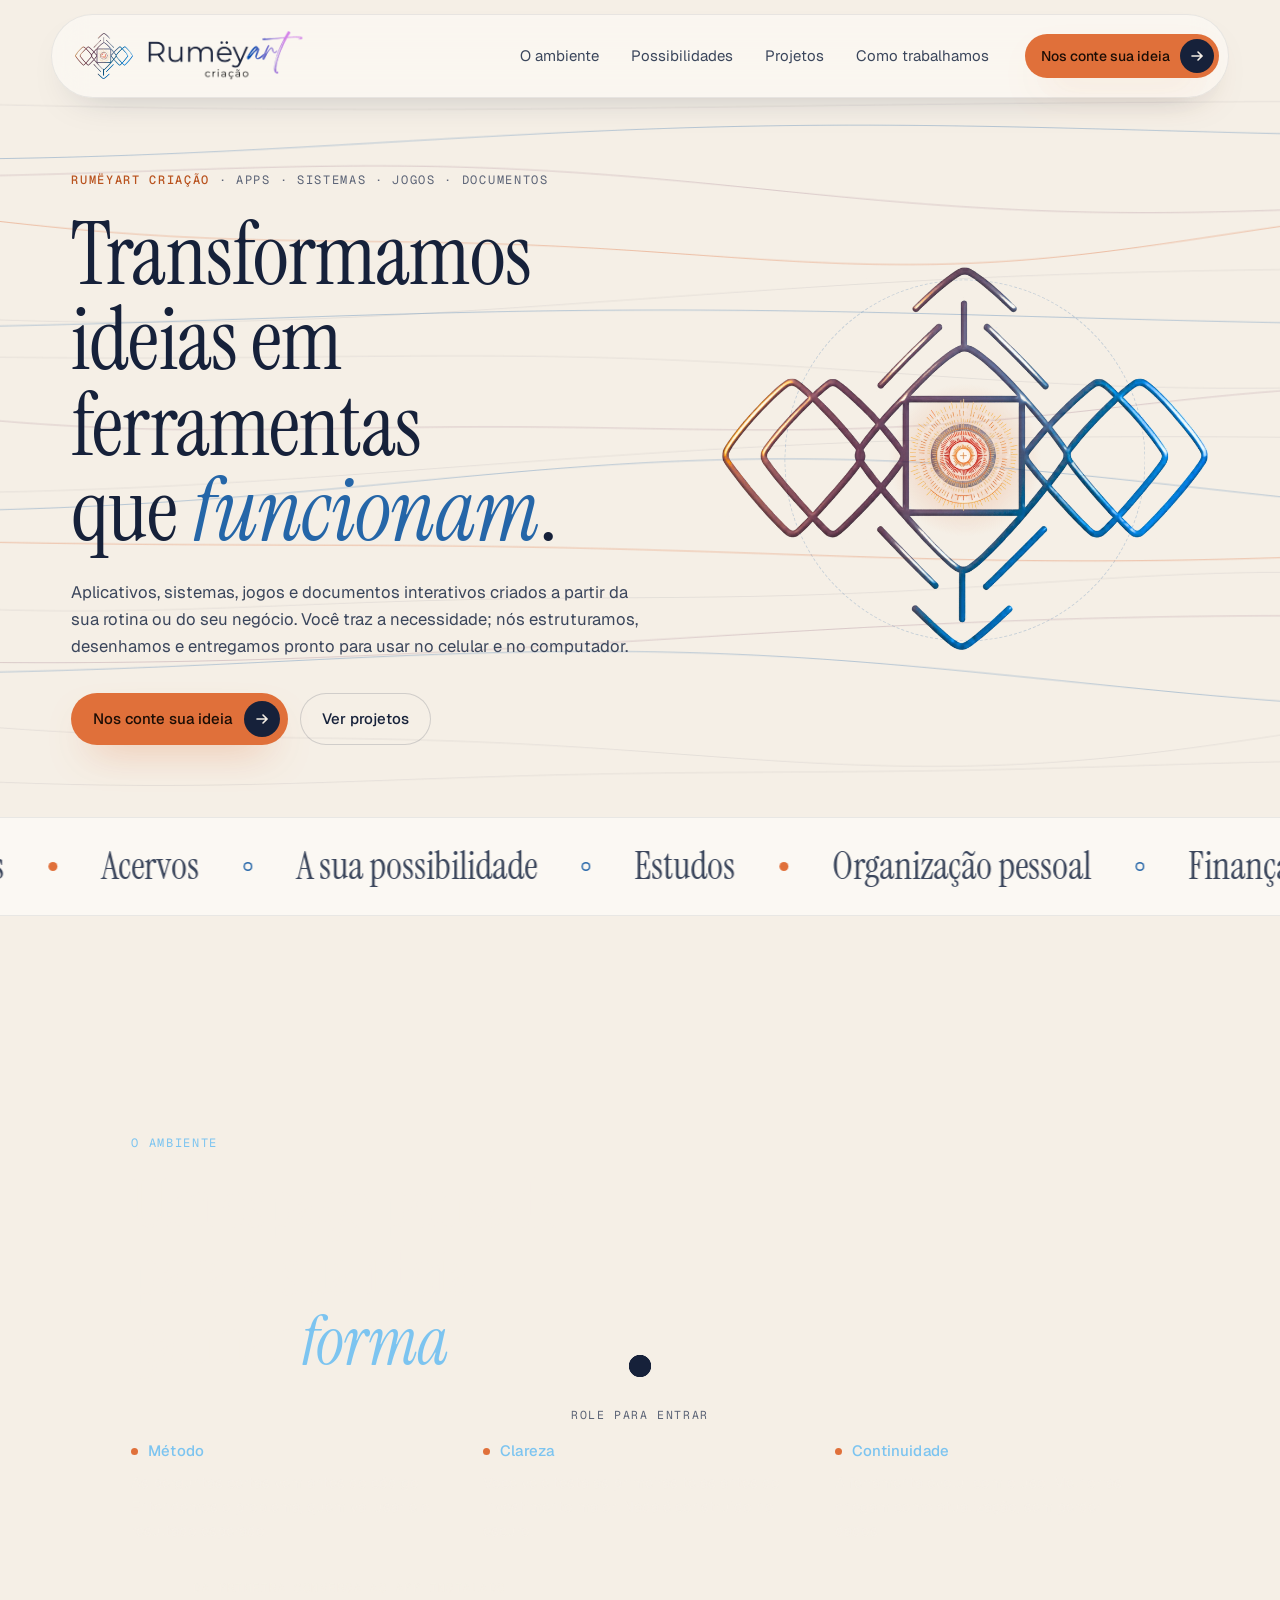
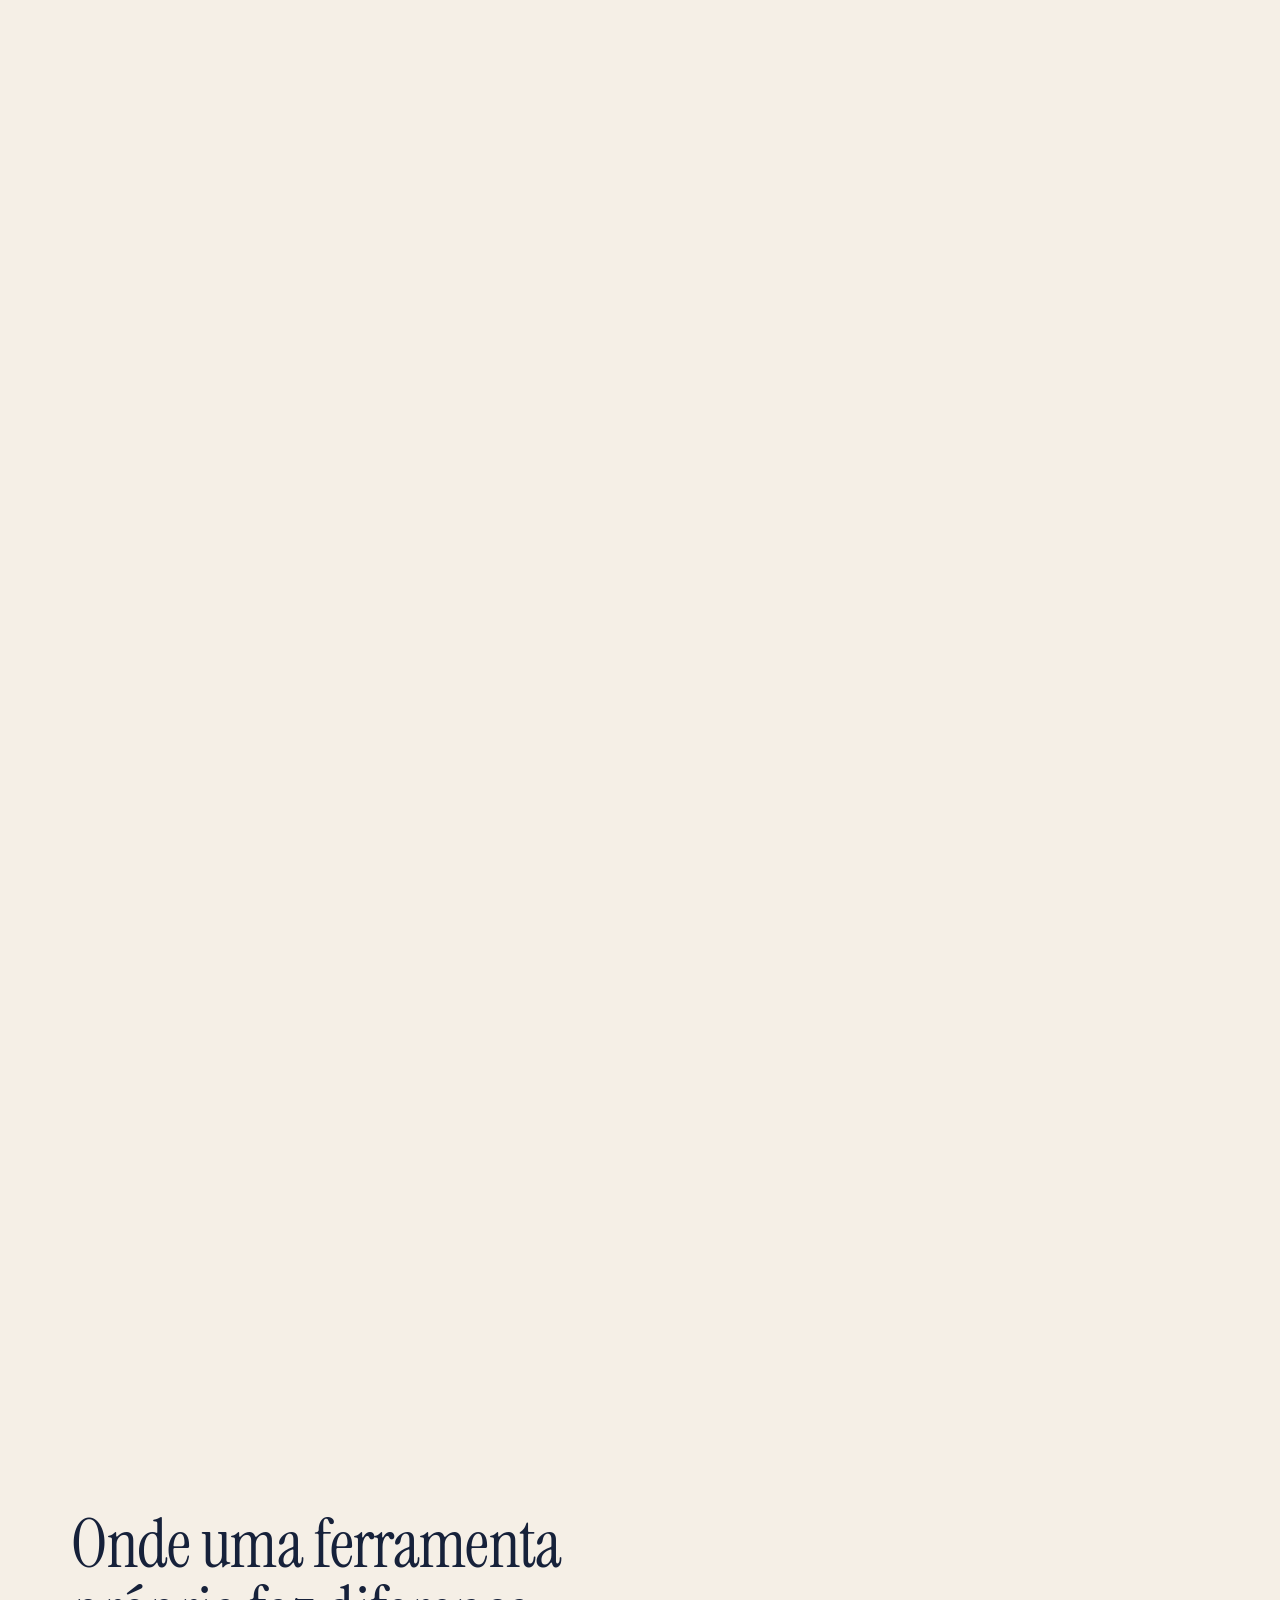
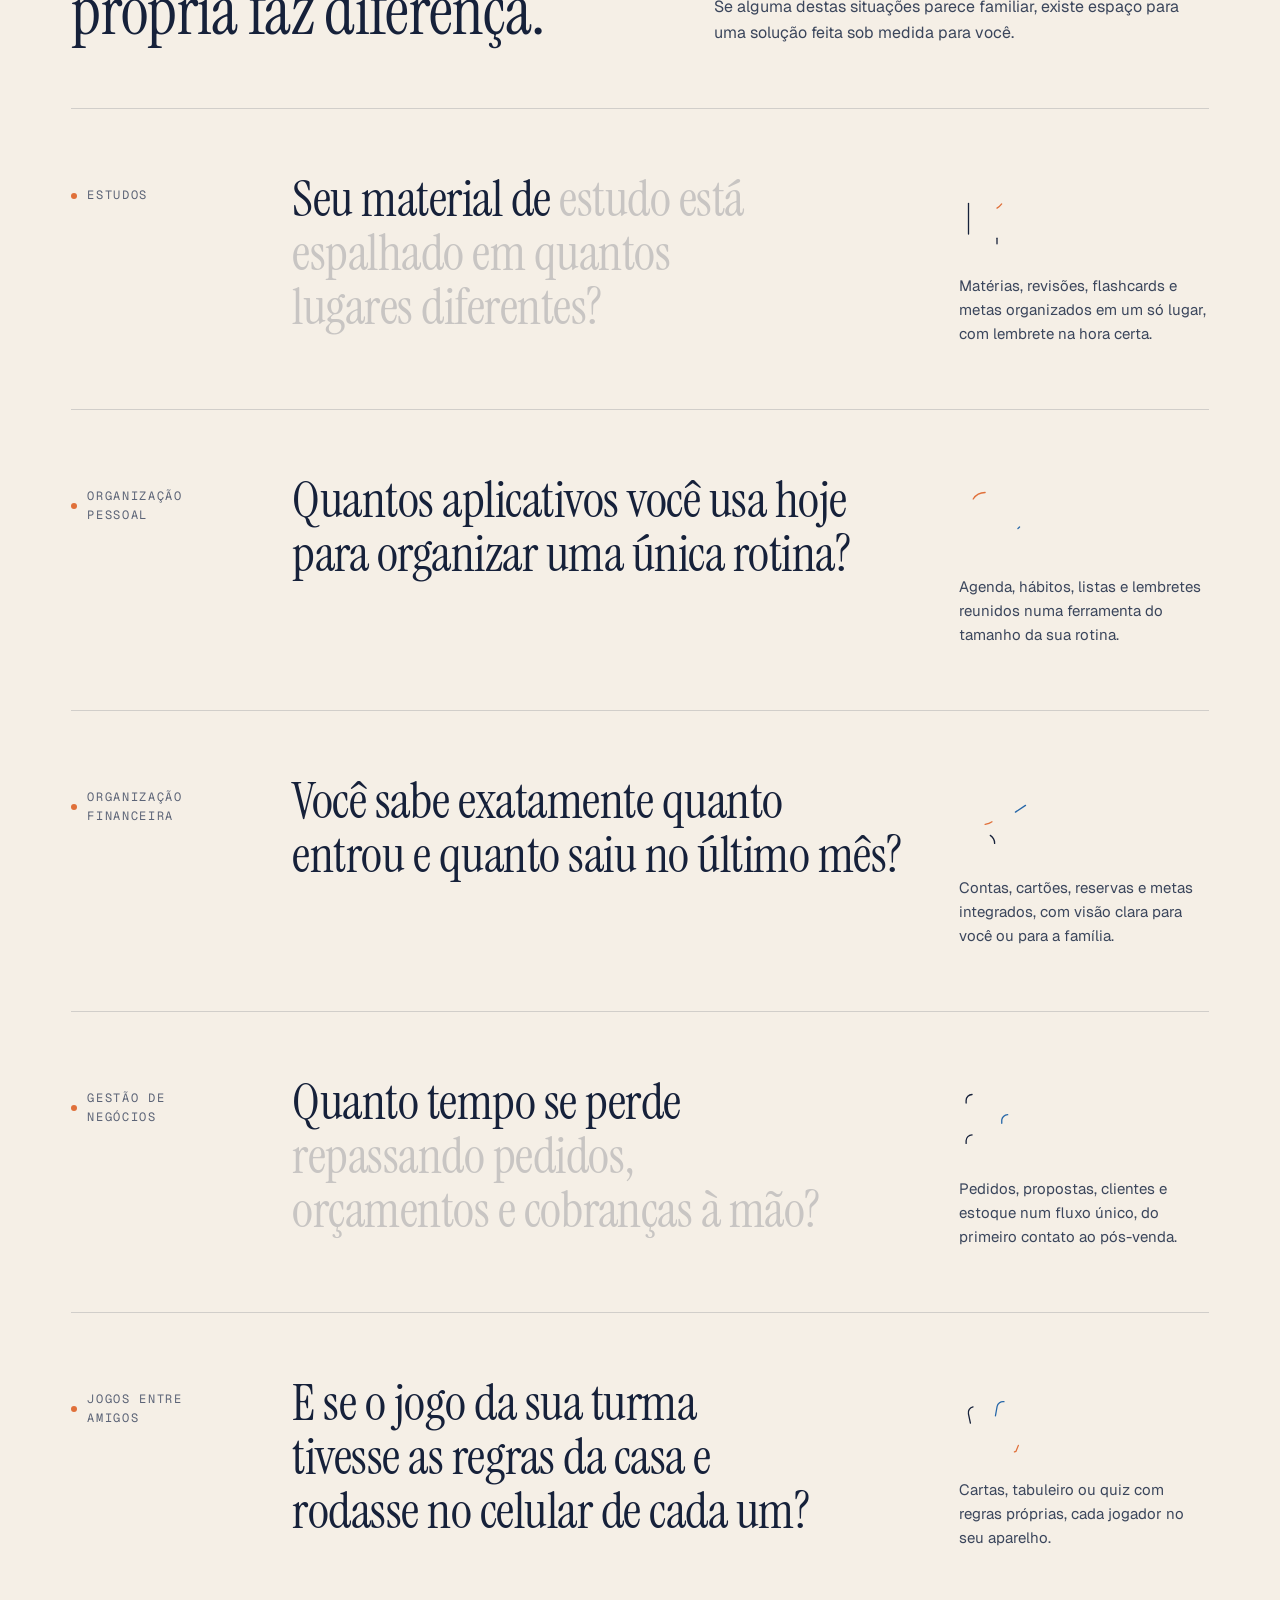
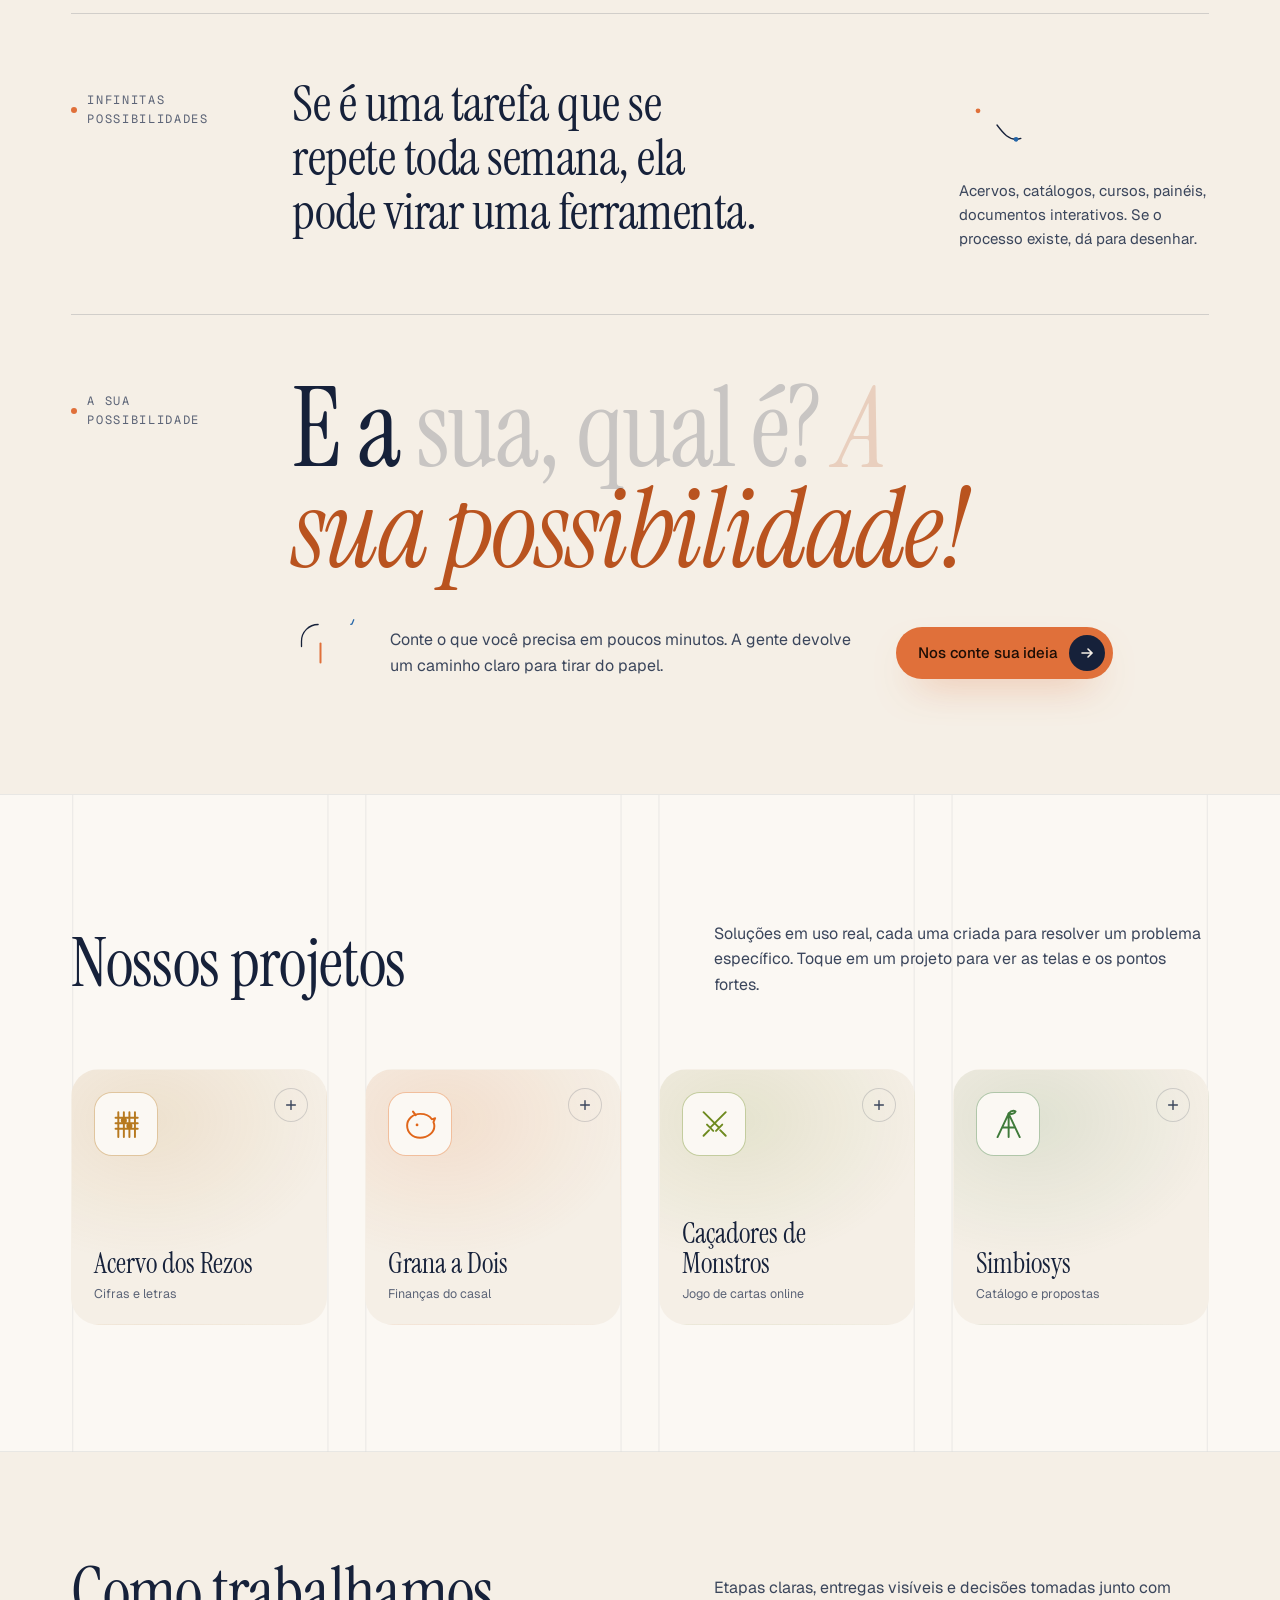
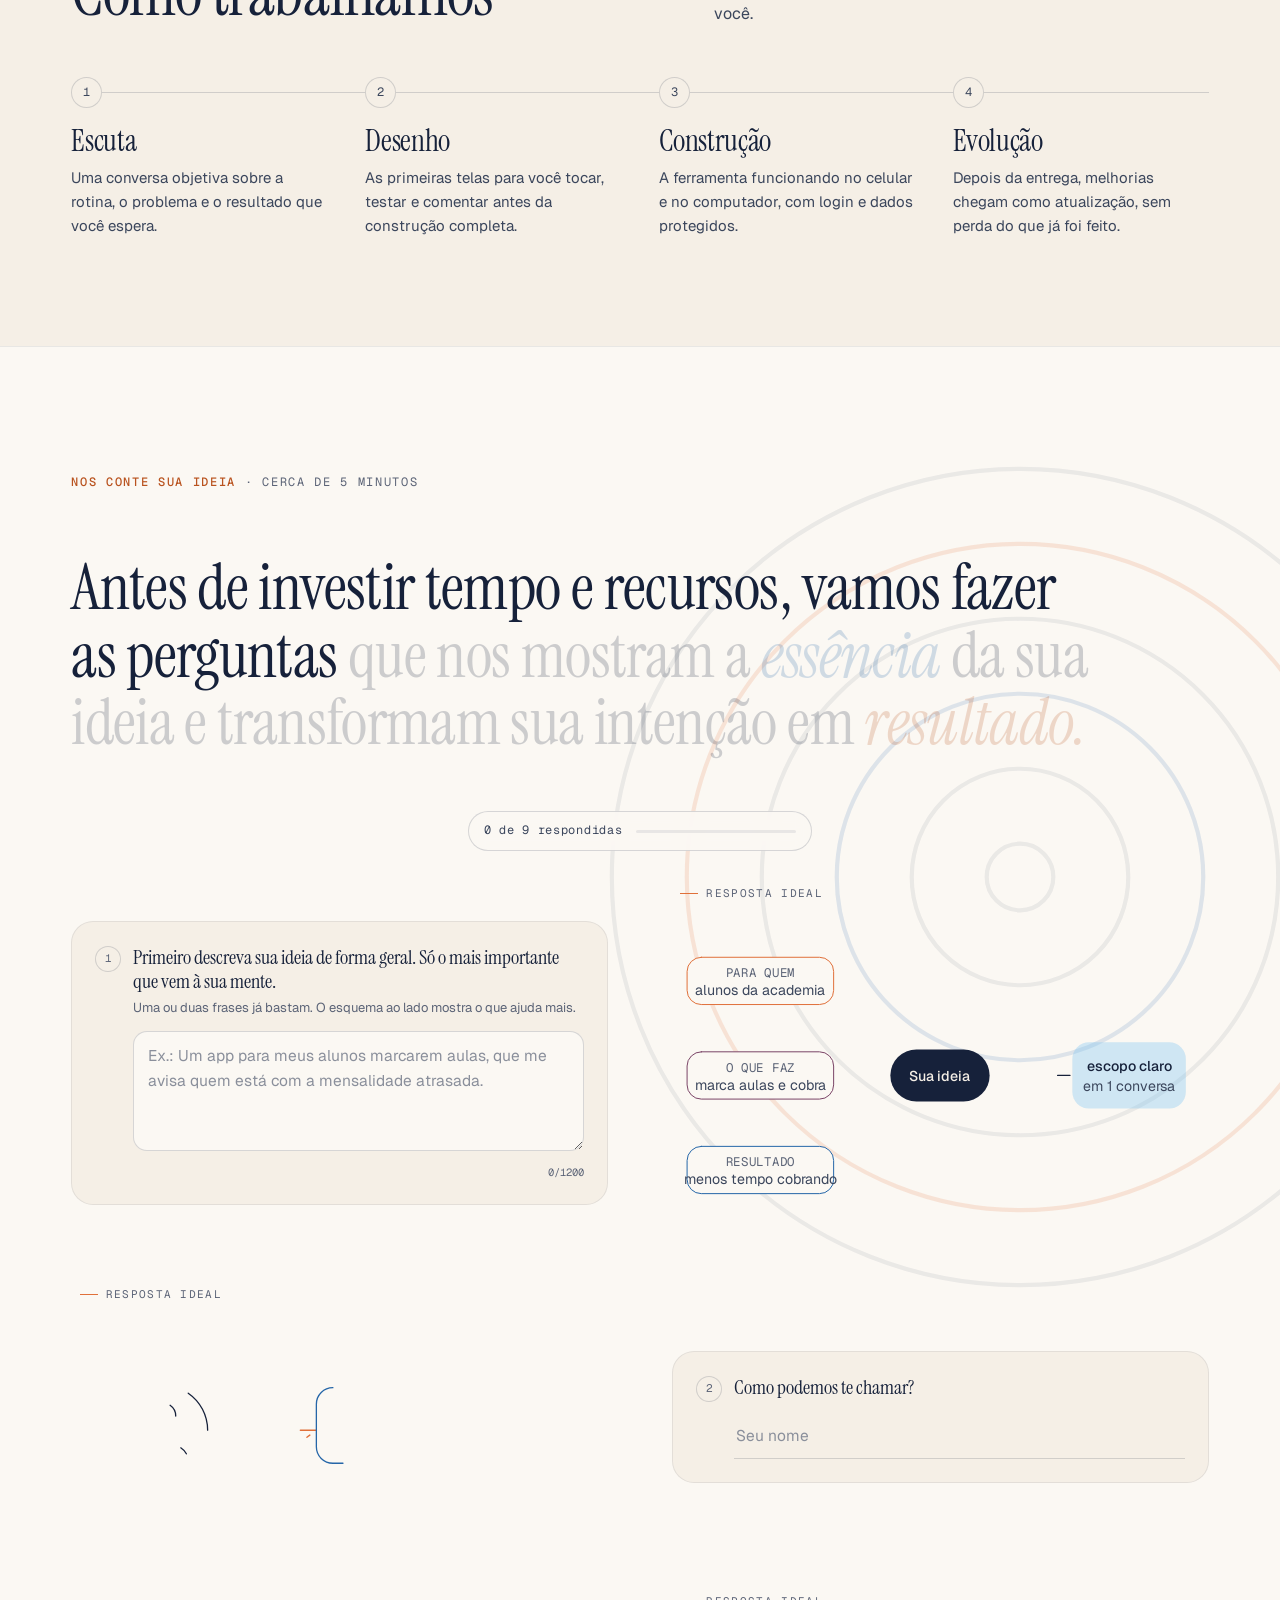
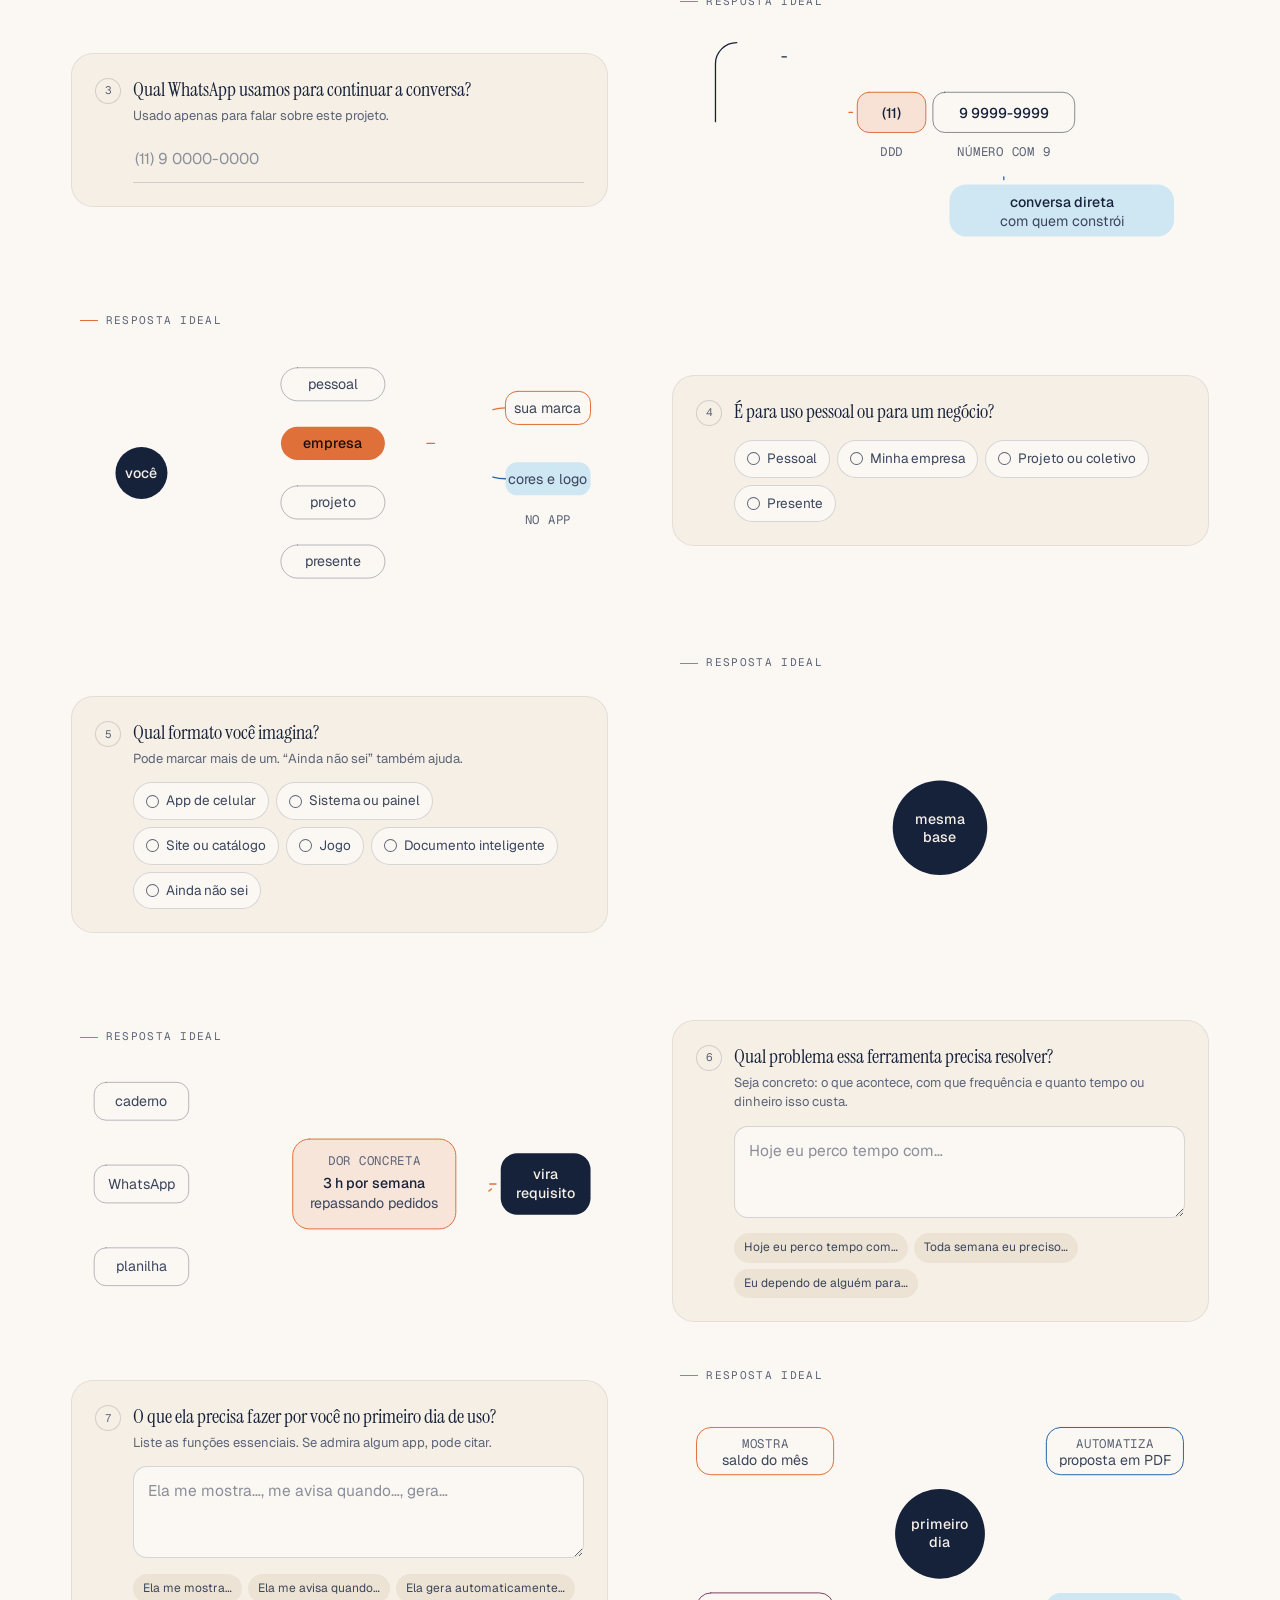
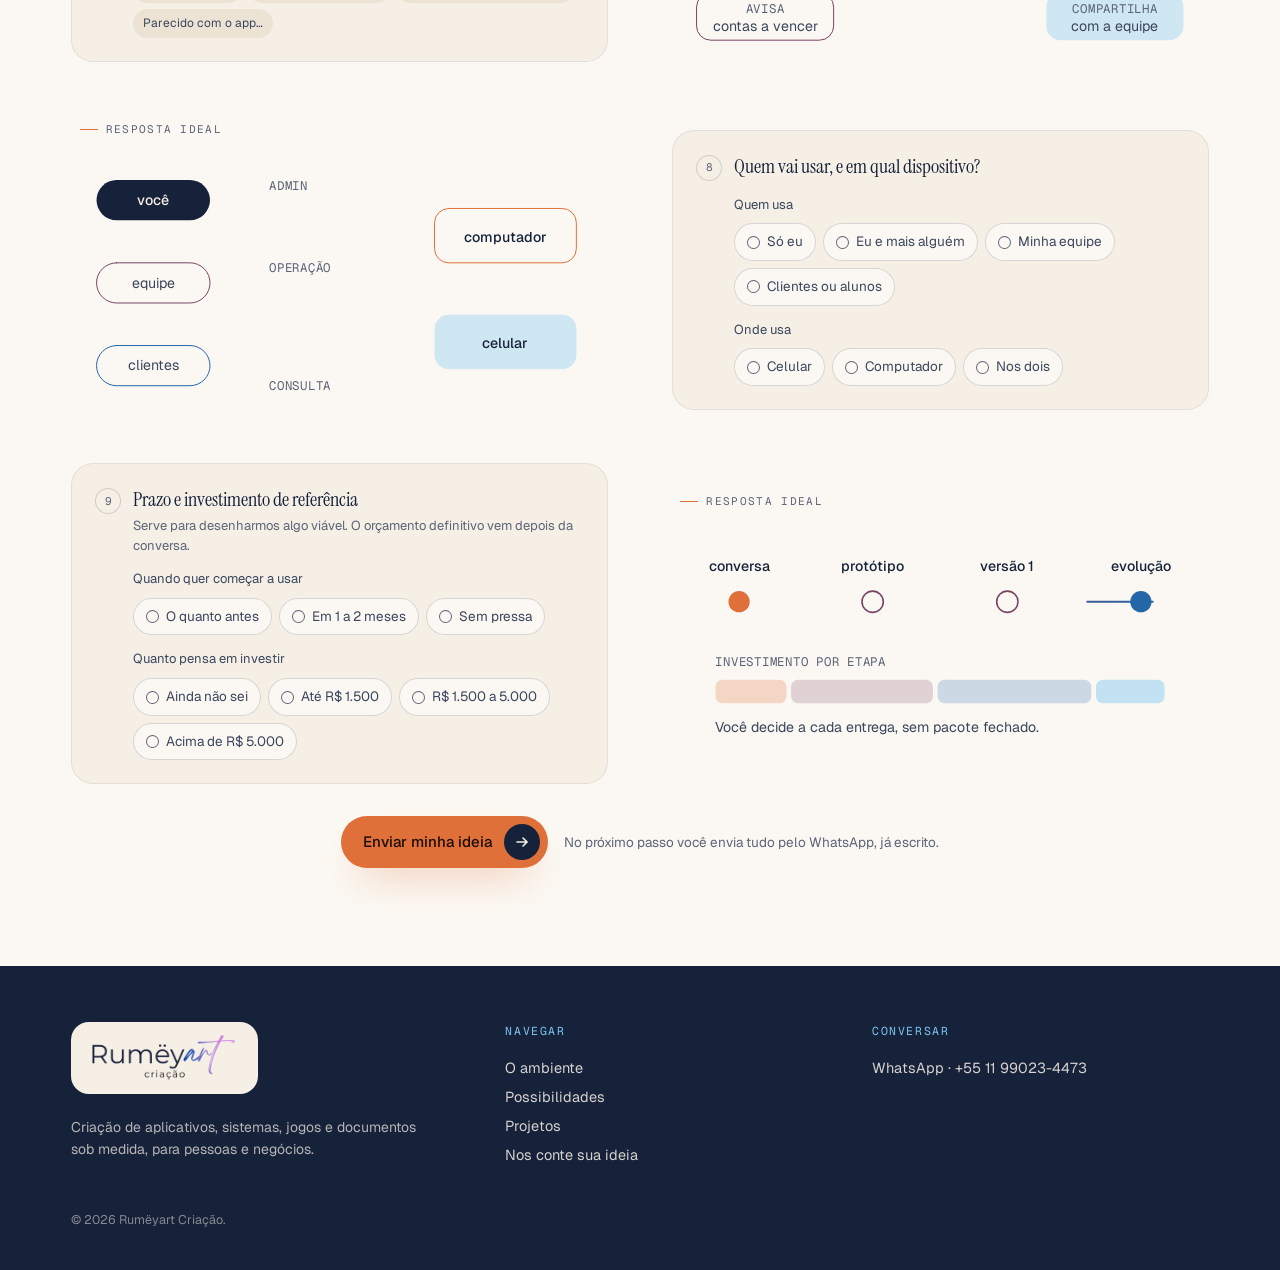
==== rumeyart-crm/site/index.html @ 9ab108bc "Add files via upload" ====
<!doctype html>
<html lang="pt-BR">
<head>
<meta charset="utf-8">
<meta name="viewport" content="width=device-width,initial-scale=1,viewport-fit=cover">
<title>Rumëyart Criação</title>
<meta name="description" content="Apps, sistemas, jogos e documentos feitos sob medida a partir da sua ideia.">
<link rel="preconnect" href="https://fonts.googleapis.com">
<link rel="preconnect" href="https://fonts.gstatic.com" crossorigin>
<link rel="stylesheet" href="https://fonts.googleapis.com/css2?family=Instrument+Serif:ital@0;1&family=Geist:wght@300;400;500;600&family=Geist+Mono:wght@400;500&display=swap">
<style>
/* Rumëyart: areia clara como base, laranja e azul do logo como acentos. Identidade de tema único, escolhida de propósito. */
:root{
  color-scheme:light;
  --sand:#F5EFE6;
  --sand-2:#ECE3D5;
  --paper:#FBF8F3;
  --ink:#16213A;          /* azul-marinho do logotipo */
  --ink-2:#3B465C;
  --mute:#5C6477;
  --line:rgba(22,33,58,.16);
  --line-soft:rgba(22,33,58,.08);
  --orange:#E0703A;       /* laranja do logo */
  --orange-deep:#B9531F;
  --orange-ink:#1C0D05;
  --plum:#7A4466;         /* transição do logo */
  --blue:#2566A8;         /* azul do logo, legível sobre areia */
  --sky:#7CC4F0;          /* azul claro: só sobre fundo escuro */
  --ok:#2F7D55;
  --err:#B3401C;
  --f-display:"Instrument Serif","Iowan Old Style","Palatino Linotype",Georgia,serif;
  --f-body:"Geist",ui-sans-serif,system-ui,-apple-system,"Segoe UI",sans-serif;
  --f-mono:"Geist Mono",ui-monospace,"SFMono-Regular",Menlo,monospace;
  --gutter:clamp(16px,4vw,56px);
  --maxw:1240px;
  --ease:cubic-bezier(.2,.7,.1,1);
}
*{box-sizing:border-box}
[hidden]{display:none!important}
html{scroll-behavior:smooth;background:var(--sand)}
@media (prefers-reduced-motion:reduce){html{scroll-behavior:auto}}
body{margin:0;background:var(--sand);color:var(--ink);font-family:var(--f-body);font-size:16px;line-height:1.6;-webkit-font-smoothing:antialiased;overflow-x:clip}
::selection{background:var(--sky);color:var(--ink)}
a{color:inherit}
h1,h2,h3{font-family:var(--f-display);font-weight:400;margin:0;text-wrap:balance;letter-spacing:-.01em}
p{margin:0}
button{font:inherit;color:inherit}
:focus-visible{outline:2px solid var(--blue);outline-offset:3px;border-radius:6px}
.wrap{max-width:var(--maxw);margin-inline:auto;padding-inline:var(--gutter)}
.eyebrow{font-family:var(--f-mono);font-size:12px;letter-spacing:.14em;text-transform:uppercase;color:var(--mute)}
.eyebrow b{color:var(--orange-deep);font-weight:500}
.mark{background:linear-gradient(transparent 58%,rgba(124,196,240,.55) 58%,rgba(124,196,240,.55) 92%,transparent 92%);padding-inline:.06em}

/* ---------- botões ---------- */
.btn{--bg:transparent;--fg:var(--ink);position:relative;display:inline-flex;align-items:center;gap:12px;border:0;cursor:pointer;text-decoration:none;
  border-radius:999px;padding:8px 8px 8px 22px;min-height:52px;font-size:15px;font-weight:500;background:var(--bg);color:var(--fg);
  transition:transform .5s var(--ease),background .3s,box-shadow .4s,color .3s;will-change:transform;isolation:isolate;overflow:hidden}
.btn .dot{position:relative;width:36px;height:36px;border-radius:50%;display:grid;place-items:center;flex:none}
.btn .dot svg{width:16px;height:16px;transition:transform .5s var(--ease)}
.btn:hover .dot svg{transform:translateX(3px) rotate(-45deg)}
.btn-primary{--bg:var(--orange);--fg:var(--orange-ink);box-shadow:0 18px 40px -20px rgba(224,112,58,.8)}
.btn-primary .dot{background:var(--ink);color:var(--sand)}
.btn-primary::before{content:"";position:absolute;z-index:-1;right:8px;top:50%;width:36px;height:36px;margin-top:-18px;border-radius:50%;background:#EE9563;transform:scale(0);transition:transform .6s var(--ease)}
.btn-primary:hover::before{transform:scale(14)}
.btn-primary:hover{box-shadow:0 0 0 6px rgba(224,112,58,.16),0 22px 50px -18px rgba(224,112,58,.8)}
.btn-ghost{--fg:var(--ink);padding:8px 22px;box-shadow:inset 0 0 0 1px var(--line)}
.btn-ghost:hover{box-shadow:inset 0 0 0 1px var(--ink);background:var(--paper)}
.btn-sm{min-height:44px;padding:5px 5px 5px 16px;font-size:14px;gap:10px}
.btn-sm .dot{width:34px;height:34px}

/* ---------- nav ---------- */
.nav{position:fixed;left:0;right:0;top:0;z-index:50;padding:calc(env(safe-area-inset-top,0px) + 14px) var(--gutter) 0;pointer-events:none}
.nav-in{pointer-events:auto;max-width:1180px;min-height:84px;margin-inline:auto;display:flex;align-items:center;gap:22px;padding:10px 10px 10px 24px;border-radius:999px;
  background:rgba(251,248,243,.82);backdrop-filter:blur(16px) saturate(1.4);-webkit-backdrop-filter:blur(16px) saturate(1.4);box-shadow:inset 0 0 0 1px var(--line-soft),0 16px 40px -26px rgba(22,33,58,.35)}
.brand{display:flex;align-items:center;gap:12px;text-decoration:none;flex:none}
.brand .sym{width:58px;height:auto}
.brand .wm{height:52px;width:auto}
.nav-links{display:flex;gap:4px;margin-left:auto}
.nav-links a{font-size:15px;color:var(--ink-2);text-decoration:none;padding:10px 14px;border-radius:999px;transition:color .2s,background .2s}
.nav-links a:hover{color:var(--ink);background:var(--sand-2)}
@media (max-width:920px){.nav-links{display:none}.nav .btn{margin-left:auto}}
@media (max-width:520px){.nav-in{min-height:66px;padding:8px 8px 8px 16px;gap:10px}.brand .sym{display:none}.brand .wm{height:40px}.nav-cta-long{display:none}}
@media (min-width:521px){.nav-cta-short{display:none}}

/* ---------- hero ---------- */
.hero{position:relative;padding-block:clamp(150px,19vh,200px) clamp(56px,8vh,90px);overflow:hidden}
#fios{position:absolute;inset:0;width:100%;height:100%;z-index:0;pointer-events:none}
.hero-grid{position:relative;z-index:1;display:grid;grid-template-columns:minmax(0,1.2fr) minmax(0,1fr);gap:clamp(24px,5vw,72px);align-items:center}
.hero h1{font-size:clamp(46px,6.8vw,100px);line-height:.98;margin-top:22px}
.hero h1 em{color:var(--blue)}
.hero .lede{max-width:54ch;margin-top:26px;font-size:clamp(16px,1.3vw,18.5px);color:var(--ink-2);line-height:1.6}
.hero-ctas{display:flex;flex-wrap:wrap;gap:12px;margin-top:34px}
.logo-wrap{position:relative;width:100%;max-width:560px;justify-self:end;will-change:transform}
.logo-wrap img{position:relative;display:block;width:100%;height:auto;animation:float 9s ease-in-out infinite}
.logo-wrap .glow{position:absolute;left:50%;top:50.5%;width:34%;aspect-ratio:1;transform:translate(-50%,-50%);border-radius:50%;background:radial-gradient(circle,rgba(224,112,58,.35),rgba(224,112,58,0) 65%);animation:pulse 4.5s ease-in-out infinite}
.logo-wrap .ring{position:absolute;left:50%;top:50.5%;width:74%;aspect-ratio:1;transform:translate(-50%,-50%);border-radius:50%;border:1px dashed rgba(37,102,168,.22);animation:spin 70s linear infinite}
@keyframes float{0%,100%{transform:translateY(0)}50%{transform:translateY(-12px)}}
@keyframes pulse{0%,100%{opacity:.55;transform:translate(-50%,-50%) scale(.9)}50%{opacity:1;transform:translate(-50%,-50%) scale(1.12)}}
@keyframes spin{to{transform:translate(-50%,-50%) rotate(360deg)}}
@media (max-width:860px){.hero-grid{grid-template-columns:1fr}.logo-wrap{max-width:320px;justify-self:start;order:-1;margin-bottom:-8px}}

/* faixa */
.band{border-block:1px solid var(--line-soft);overflow:hidden;padding-block:18px;background:var(--paper)}
.band-track{display:flex;gap:44px;white-space:nowrap;width:max-content;will-change:transform}
.band-track span{font-family:var(--f-display);font-size:clamp(24px,3vw,38px);color:var(--ink-2);display:inline-flex;align-items:center;gap:44px}
.band-track span::after{content:"";width:9px;height:9px;border-radius:50%;box-shadow:inset 0 0 0 1.5px var(--blue)}
.band-track span:nth-child(3n)::after{box-shadow:none;background:var(--orange)}

/* ---------- ambiente (círculo que cresce) ---------- */
.expand{position:relative;height:230vh;height:230svh}
.expand-sticky{position:sticky;top:0;height:100vh;height:100svh;overflow:hidden;display:grid;place-items:center}
.circle{position:absolute;left:50%;top:50%;width:64px;height:64px;margin:-32px 0 0 -32px;border-radius:50%;background:var(--ink);transform:scale(var(--s,40));will-change:transform}
.dot-cap{position:absolute;left:50%;top:calc(50% + 40px);transform:translateX(-50%);font-family:var(--f-mono);font-size:11.5px;letter-spacing:.14em;text-transform:uppercase;color:var(--mute);opacity:var(--dc,1);white-space:nowrap}
.expand-copy{position:relative;z-index:1;color:var(--sand);max-width:1120px;width:100%;padding-inline:var(--gutter);opacity:var(--co,1);transform:translateY(calc((1 - var(--co,1)) * 30px))}
.expand-copy .eyebrow{color:var(--sky)}
.expand-copy h2{font-size:clamp(34px,5.2vw,74px);line-height:1.03;margin-top:18px;max-width:18ch}
.expand-copy h2 em{color:var(--sky)}
.pillars{display:grid;grid-template-columns:repeat(3,minmax(0,1fr));gap:clamp(18px,3vw,44px);margin-top:44px}
.pillar{border-top:1px solid rgba(245,239,230,.22);padding-top:18px}
.pillar b{display:flex;align-items:center;gap:10px;font-weight:500;font-size:15px;color:var(--sky);letter-spacing:.01em}
.pillar b::before{content:"";width:7px;height:7px;border-radius:50%;background:var(--orange)}
.pillar p{margin-top:8px;font-size:15px;line-height:1.6;color:rgba(245,239,230,.82)}
.expand-copy .sig{margin-top:36px;display:flex;align-items:center;gap:14px;font-family:var(--f-mono);font-size:12px;letter-spacing:.12em;text-transform:uppercase;color:rgba(245,239,230,.7)}
.expand-copy .sig::before{content:"";width:48px;height:1px;background:currentColor}
@media (max-width:760px){.pillars{grid-template-columns:1fr;gap:14px;margin-top:26px}.pillar p{font-size:14px}}

/* ---------- possibilidades ---------- */
.poss{padding-block:clamp(90px,14vh,150px) 40px}
.sec-head{display:grid;grid-template-columns:minmax(0,1fr) minmax(0,.8fr);gap:24px;align-items:end;margin-bottom:clamp(40px,7vh,80px)}
.sec-head h2{font-size:clamp(38px,5.2vw,72px);line-height:1}
.sec-head p{color:var(--ink-2);max-width:46ch;justify-self:end}
@media (max-width:760px){.sec-head{grid-template-columns:1fr}.sec-head p{justify-self:start}}
.topic{display:grid;grid-template-columns:170px minmax(0,1fr) 250px;gap:clamp(20px,4vw,56px);align-items:start;padding-block:clamp(40px,7vh,72px);border-top:1px solid var(--line)}
.topic .tlabel{font-family:var(--f-mono);font-size:12px;letter-spacing:.14em;text-transform:uppercase;color:var(--mute);padding-top:14px;display:flex;align-items:center;gap:10px}
.topic .tlabel::before{content:"";width:6px;height:6px;border-radius:50%;background:var(--orange);flex:none}
.topic h3{font-size:clamp(30px,4vw,56px);line-height:1.05}
.topic .side{display:flex;flex-direction:column;gap:16px;padding-top:10px}
.topic .side p{color:var(--ink-2);font-size:15px;line-height:1.6}
.ticon{width:76px;height:76px}
.ticon *,.diag *{vector-effect:non-scaling-stroke}
.p{stroke-dasharray:1;stroke-dashoffset:calc(1 - var(--d,1))}
.n{opacity:var(--d,1)}
.w{opacity:var(--o,1);transition:opacity .25s linear}
.topic.yours{grid-template-columns:170px minmax(0,1fr)}
.topic.yours h3{font-size:clamp(48px,8.6vw,132px);line-height:.92;letter-spacing:-.02em}
.topic.yours h3 .big{color:var(--orange-deep);font-style:italic}
.yours-row{display:flex;flex-wrap:wrap;gap:22px;align-items:center;margin-top:34px}
.yours-row p{color:var(--ink-2);max-width:44ch}
@media (max-width:900px){.topic{grid-template-columns:1fr;gap:14px}.topic .tlabel{padding-top:0}.topic.yours{grid-template-columns:1fr}.topic .side{flex-direction:row;align-items:flex-start;gap:18px}.ticon{width:60px;height:60px;flex:none}}

/* ---------- projetos ---------- */
.projects{position:relative;padding-block:clamp(90px,14vh,150px);background:var(--paper);border-block:1px solid var(--line-soft)}
#fiosProj{position:absolute;left:0;top:0;width:100%;height:100%;pointer-events:none;overflow:visible}
#fiosProj .guide{stroke:var(--line-soft)}
#fiosProj .thread{stroke:rgba(22,33,58,.5);fill:none;stroke-width:1}
#fiosProj .pulse{stroke:var(--orange);fill:none;stroke-width:1.6;stroke-dasharray:36 964;animation:flow 7s linear infinite;transition:opacity .6s}
@keyframes flow{from{stroke-dashoffset:1000}to{stroke-dashoffset:0}}
.proj-grid{position:relative;display:grid;grid-template-columns:repeat(4,minmax(0,1fr));gap:clamp(18px,3vw,40px);margin-top:clamp(40px,8vh,90px)}
@media (max-width:900px){.proj-grid{grid-template-columns:repeat(2,minmax(0,1fr))}}
.tile{position:relative;aspect-ratio:1;border-radius:28px;border:1px solid var(--line);background:radial-gradient(120% 90% at 30% 20%,color-mix(in srgb,var(--c) 12%,transparent),transparent 62%),var(--sand);
  cursor:pointer;padding:clamp(14px,2vw,22px);display:flex;flex-direction:column;justify-content:space-between;text-align:left;transition:transform .6s var(--ease),box-shadow .4s}
.projects.lines-on .tile{border-color:transparent}
.tile:hover{transform:translateY(-6px);box-shadow:0 30px 60px -36px rgba(22,33,58,.45)}
.tile .logo{width:clamp(46px,6vw,64px);height:clamp(46px,6vw,64px);border-radius:18px;display:grid;place-items:center;color:var(--c);background:var(--paper);box-shadow:inset 0 0 0 1px color-mix(in srgb,var(--c) 40%,transparent);transition:transform .6s var(--ease),box-shadow .4s}
.tile .logo svg{width:52%;height:52%}
.tile:hover .logo{transform:scale(1.08) rotate(-4deg);box-shadow:inset 0 0 0 1px var(--c),0 10px 30px -10px color-mix(in srgb,var(--c) 60%,transparent)}
.tile .tname{display:block;font-family:var(--f-display);font-size:clamp(20px,2.2vw,30px);line-height:1.05;color:var(--ink)}
.tile .ttag{display:block;font-size:12.5px;color:var(--mute);margin-top:6px;line-height:1.4}
.tile .open{position:absolute;right:clamp(12px,1.6vw,18px);top:clamp(12px,1.6vw,18px);width:34px;height:34px;border-radius:50%;display:grid;place-items:center;box-shadow:inset 0 0 0 1px var(--line);color:var(--ink-2);transition:all .4s var(--ease)}
.tile:hover .open{background:var(--ink);color:var(--sand);box-shadow:none;transform:rotate(45deg)}
.tile .open svg{width:14px;height:14px}
@media (max-width:520px){.tile .ttag{display:none}.tile{border-radius:22px}}

/* ---------- galeria ---------- */
.gal{position:fixed;inset:0;z-index:100;display:none;background:rgba(22,33,58,.55);backdrop-filter:blur(10px);-webkit-backdrop-filter:blur(10px);padding:calc(env(safe-area-inset-top,0px) + 18px) var(--gutter) calc(env(safe-area-inset-bottom,0px) + 18px)}
.gal.open{display:flex;align-items:center;justify-content:center;animation:fade .4s var(--ease)}
@keyframes fade{from{opacity:0}to{opacity:1}}
.gal-panel{position:relative;width:min(1180px,100%);height:min(760px,100%);background:var(--paper);border-radius:30px;box-shadow:0 40px 120px -30px rgba(10,16,30,.6);display:grid;grid-template-columns:minmax(0,1.35fr) minmax(0,1fr);overflow:hidden;animation:rise .6s var(--ease)}
@keyframes rise{from{transform:translateY(30px) scale(.98);opacity:0}to{transform:none;opacity:1}}
.gal-stage{position:relative;display:flex;align-items:center;justify-content:center;padding:28px;background:radial-gradient(80% 70% at 50% 45%,color-mix(in srgb,var(--c) 22%,transparent),transparent 70%),var(--sand-2);min-height:0;touch-action:pan-y}
.frame{position:relative;max-height:100%;max-width:100%;display:flex;transition:opacity .35s,transform .5s var(--ease)}
.frame.swap{opacity:0;transform:translateX(var(--dx,20px))}
.frame.phone{height:100%;aspect-ratio:560/1212;border-radius:34px;padding:9px;background:#10151C;box-shadow:0 30px 70px -30px rgba(10,16,30,.7)}
.frame.phone img{border-radius:26px}
.frame.desk{width:100%;flex-direction:column;border-radius:14px;background:#10151C;box-shadow:0 30px 70px -30px rgba(10,16,30,.7);overflow:hidden}
.frame.desk::before{content:"";height:26px;flex:none;background:radial-gradient(circle at 16px 13px,#3a4247 4px,transparent 5px),radial-gradient(circle at 32px 13px,#3a4247 4px,transparent 5px),radial-gradient(circle at 48px 13px,#3a4247 4px,transparent 5px),#0b1114}
.frame img{display:block;width:100%;height:100%;object-fit:cover;object-position:top;max-width:none}
.frame.desk img{height:auto}
.illu{position:absolute;left:50%;bottom:-14px;transform:translateX(-50%);font-family:var(--f-mono);font-size:10.5px;letter-spacing:.12em;text-transform:uppercase;background:var(--paper);color:var(--ink-2);padding:6px 10px;border-radius:999px;white-space:nowrap;box-shadow:inset 0 0 0 1px var(--line)}
.gal-nav{position:absolute;inset:auto 18px 18px auto;display:flex;gap:8px}
.gal-btn{width:46px;height:46px;border-radius:50%;border:0;cursor:pointer;background:var(--paper);color:var(--ink);box-shadow:inset 0 0 0 1px var(--line);display:grid;place-items:center;transition:all .3s}
.gal-btn:hover{background:var(--ink);color:var(--sand)}
.gal-btn svg{width:18px;height:18px}
.gal-info{padding:34px clamp(22px,3vw,40px);display:flex;flex-direction:column;gap:18px;overflow:auto}
.gal-info .glogo{width:52px;height:52px;border-radius:16px;display:grid;place-items:center;color:var(--c);box-shadow:inset 0 0 0 1px color-mix(in srgb,var(--c) 50%,transparent)}
.gal-info .glogo svg{width:26px;height:26px}
.gal-info h3{font-size:clamp(30px,3.4vw,44px);line-height:1}
.gal-info .gsum{color:var(--ink-2);font-size:15px}
.strengths{list-style:none;margin:4px 0 0;padding:0;display:flex;flex-direction:column;gap:2px}
.strengths button{all:unset;cursor:pointer;display:grid;grid-template-columns:22px 1fr;gap:12px;padding:12px;border-radius:14px;transition:background .3s}
.strengths button:hover{background:var(--sand)}
.strengths button:focus-visible{outline:2px solid var(--blue)}
.strengths .bul{width:9px;height:9px;border-radius:50%;margin-top:8px;box-shadow:inset 0 0 0 1px var(--mute);transition:all .3s}
.strengths b{display:block;font-weight:500;font-size:15px;color:var(--ink-2)}
.strengths span{display:block;font-size:13.5px;color:var(--mute);line-height:1.5;max-height:0;overflow:hidden;transition:max-height .5s var(--ease)}
.strengths .on{background:var(--sand)}
.strengths .on b{color:var(--ink)}
.strengths .on .bul{background:var(--c);box-shadow:0 0 0 4px color-mix(in srgb,var(--c) 22%,transparent)}
.strengths .on span{max-height:120px;margin-top:4px}
.gal-foot{margin-top:auto;display:flex;flex-wrap:wrap;gap:10px;align-items:center;justify-content:space-between;padding-top:10px}
.gal-count{font-family:var(--f-mono);font-size:12px;color:var(--mute);letter-spacing:.1em}
.gal-close{position:absolute;right:16px;top:16px;z-index:3}
@media (max-width:860px){
  .gal{padding:0}
  .gal-panel{height:100%;width:100%;border-radius:0;grid-template-columns:1fr;grid-template-rows:minmax(0,56%) minmax(0,1fr)}
  .gal-stage{padding:calc(env(safe-area-inset-top,0px) + 54px) 16px 30px}
  .gal-info{padding:22px 18px calc(env(safe-area-inset-bottom,0px) + 18px);gap:12px}
  .gal-info .glogo{display:none}
  .gal-nav{right:12px;bottom:12px}
  .gal-btn{width:42px;height:42px}
}

/* ---------- processo ---------- */
.process{padding-block:clamp(80px,12vh,130px)}
.steps{position:relative;display:grid;grid-template-columns:repeat(4,minmax(0,1fr));gap:clamp(18px,3vw,40px);margin-top:50px}
.steps::before{content:"";position:absolute;left:0;right:0;top:15px;height:1px;background:var(--line)}
.steps::after{content:"";position:absolute;left:0;top:15px;height:1.5px;width:calc(var(--lp,1) * 100%);background:linear-gradient(90deg,var(--orange),var(--plum),var(--blue))}
.step{position:relative;padding-top:48px}
.step .n{position:absolute;top:0;left:0;width:31px;height:31px;border-radius:50%;background:var(--sand);box-shadow:inset 0 0 0 1px var(--line);display:grid;place-items:center;font-family:var(--f-mono);font-size:12px;color:var(--ink-2);z-index:1;opacity:1}
.step h3{font-size:30px;line-height:1.05}
.step p{color:var(--ink-2);font-size:15px;margin-top:10px}
@media (max-width:820px){.steps{grid-template-columns:1fr 1fr;row-gap:40px}.steps::before,.steps::after{display:none}}
@media (max-width:480px){.steps{grid-template-columns:1fr}}

/* ---------- formulário ---------- */
.ask{position:relative;padding-block:clamp(90px,14vh,150px) clamp(60px,10vh,110px);overflow:hidden;background:var(--paper);border-top:1px solid var(--line-soft)}
.rings{position:absolute;right:-18vw;top:40px;width:min(90vw,980px);aspect-ratio:1;pointer-events:none;transform:scale(var(--rs,1)) rotate(var(--rr,0deg))}
.rings circle{fill:none;stroke:rgba(22,33,58,.07)}
.rings circle:nth-child(2){stroke:rgba(224,112,58,.16)}
.rings circle:nth-child(4){stroke:rgba(37,102,168,.14)}
.ask-head{position:relative;max-width:1100px}
.ask-head h2{font-size:clamp(34px,5vw,72px);line-height:1.05;transform:translateY(var(--ty,0))}
.ask-head h2 em{color:var(--blue)}
.ask-head h2 .u{color:var(--orange-deep);font-style:italic}
.ask-line{height:1.5px;background:linear-gradient(90deg,var(--orange),var(--plum),var(--blue),transparent);width:calc(var(--al,1) * 100%);margin-top:40px}

.form{position:relative;margin-top:clamp(36px,6vh,60px)}
.progress{position:sticky;top:calc(env(safe-area-inset-top,0px) + 112px);z-index:5;margin:0 auto 34px;width:max-content;max-width:100%;display:flex;align-items:center;gap:14px;padding:10px 16px;border-radius:999px;background:rgba(251,248,243,.92);backdrop-filter:blur(8px);-webkit-backdrop-filter:blur(8px);box-shadow:inset 0 0 0 1px var(--line),0 10px 30px -20px rgba(22,33,58,.4)}
.progress .rail-bar{width:160px;height:3px;border-radius:3px;background:var(--line-soft);overflow:hidden}
.progress .rail-bar i{display:block;height:100%;width:0;background:linear-gradient(90deg,var(--orange),var(--blue));transition:width .5s var(--ease)}
.progress .rail-txt{font-family:var(--f-mono);font-size:12px;color:var(--ink-2);letter-spacing:.06em;white-space:nowrap}
@media (max-width:860px){.progress{top:calc(env(safe-area-inset-top,0px) + 94px)}.progress .rail-bar{width:100px}}

.qs{display:flex;flex-direction:column;gap:clamp(28px,5vh,56px)}
.qrow{display:grid;grid-template-columns:minmax(0,1fr) minmax(0,1fr);gap:clamp(24px,5vw,72px);align-items:center}
.qrow:nth-child(even) .q{order:2}
@media (max-width:860px){.qrow{grid-template-columns:1fr;gap:14px}.qrow:nth-child(even) .q{order:0}}
.q{scroll-margin-top:190px;position:relative;background:var(--sand);border-radius:22px;padding:clamp(16px,2vw,24px);box-shadow:inset 0 0 0 1px var(--line-soft);transition:box-shadow .4s,background .4s;max-width:560px;width:100%}
.qrow:nth-child(even) .q{justify-self:end}
.q:focus-within{box-shadow:inset 0 0 0 1px var(--line),0 20px 50px -30px rgba(37,102,168,.45);background:#FFFDF9}
.q.done .qn{background:var(--ink);color:var(--sand);box-shadow:none}
.q-top{display:flex;gap:12px;align-items:flex-start}
.qn{width:26px;height:26px;flex:none;border-radius:50%;display:grid;place-items:center;font-family:var(--f-mono);font-size:11px;color:var(--mute);box-shadow:inset 0 0 0 1px var(--line);transition:all .35s;margin-top:1px}
.q .qt{display:block;font-family:var(--f-display);font-size:clamp(19px,1.6vw,22px);line-height:1.2;color:var(--ink)}
.q .qh{font-size:13px;color:var(--mute);margin-top:4px;line-height:1.5}
.q .qbody{margin-top:14px;margin-left:38px}
@media (max-width:560px){.q .qbody{margin-left:0}}
.opt{font-weight:400;font-family:var(--f-mono);font-size:10.5px;letter-spacing:.1em;text-transform:uppercase;color:var(--mute);margin-left:6px}
.inp{width:100%;background:transparent;border:0;border-bottom:1px solid var(--line);color:var(--ink);font:inherit;font-size:15.5px;padding:8px 2px 10px;border-radius:0;transition:border-color .3s}
.inp::placeholder{color:#8A8F9B}
.inp:focus{outline:none;border-color:var(--blue)}
textarea.inp{resize:vertical;min-height:92px;line-height:1.55;border:1px solid var(--line);border-radius:14px;padding:12px 14px;background:var(--paper)}
textarea.inp:focus{border-color:var(--blue)}
.inp.big{min-height:120px}
.count{font-family:var(--f-mono);font-size:10.5px;color:var(--mute);text-align:right;margin-top:5px}
.chips{display:flex;flex-wrap:wrap;gap:7px}
.chip{position:relative;display:inline-flex;align-items:center;gap:7px;cursor:pointer;border-radius:999px;padding:8px 13px;font-size:13.5px;color:var(--ink-2);background:var(--paper);box-shadow:inset 0 0 0 1px var(--line);transition:all .3s var(--ease);user-select:none}
.chip input{position:absolute;opacity:0;pointer-events:none}
.chip .ck{width:13px;height:13px;border-radius:50%;box-shadow:inset 0 0 0 1px var(--mute);display:grid;place-items:center;transition:all .3s}
.chip .ck svg{width:8px;height:8px;opacity:0;transform:scale(.4);transition:all .3s var(--ease)}
.chip:hover{box-shadow:inset 0 0 0 1px var(--ink-2);color:var(--ink)}
.chip:has(input:checked){background:var(--ink);color:var(--sand);box-shadow:none}
.chip:has(input:checked) .ck{background:var(--orange);box-shadow:none}
.chip:has(input:checked) .ck svg{opacity:1;transform:none;color:var(--orange-ink)}
.chip:has(input:focus-visible){outline:2px solid var(--blue);outline-offset:2px}
.sub-q{margin-top:14px;display:none}
.sub-q.show{display:block;animation:fade .4s}
.sub-q label{font-size:13px;color:var(--ink-2)}
.row2{display:grid;grid-template-columns:1fr;gap:14px}
.row2 .lbl{font-size:13px;color:var(--ink-2);margin-bottom:8px}
.ex{display:flex;flex-wrap:wrap;gap:6px;margin-top:8px}
.ex button{border:0;cursor:pointer;background:var(--sand-2);color:var(--ink-2);font-size:12px;padding:5px 10px;border-radius:999px;transition:all .25s}
.ex button:hover{background:var(--ink);color:var(--sand)}
.err{color:var(--err);font-size:12.5px;margin-top:6px;display:none}
.q.bad .err{display:block}
.q.bad{box-shadow:inset 0 0 0 1px rgba(179,64,28,.55)}

/* esquemas de resposta ideal */
.ideal{position:relative;max-width:520px;width:100%;justify-self:center}
.ideal figcaption{font-family:var(--f-mono);font-size:11px;letter-spacing:.12em;text-transform:uppercase;color:var(--mute);margin-bottom:8px;display:flex;align-items:center;gap:8px}
.ideal figcaption::before{content:"";width:18px;height:1px;background:var(--orange)}
.diag{display:block;width:100%;height:auto}
.diag text{font-family:var(--f-body);font-size:12px;fill:var(--ink-2)}
.diag .t-strong{font-weight:500;fill:var(--ink)}
.diag .t-light{fill:var(--sand);font-weight:500}
.diag .t-mono{font-family:var(--f-mono);font-size:10.5px;letter-spacing:.06em;fill:var(--mute)}
.ideal{margin:0}

.send-row{display:flex;flex-wrap:wrap;gap:16px;align-items:center;justify-content:center;margin-top:24px;padding:8px 4px}
.send-row p{color:var(--mute);font-size:13.5px;max-width:42ch}

.crm-st{font-size:13px;color:var(--mute,#6b6f7b);margin:-4px 0 16px;min-height:1em}.crm-st.ok{color:#2F7D55}.crm-st.ok::before{content:'✓ ';font-weight:600}
.done-card{scroll-margin-top:140px;display:none;max-width:780px;margin:24px auto 0;background:var(--sand);border-radius:28px;padding:clamp(22px,3.4vw,40px);box-shadow:inset 0 0 0 1px var(--line),0 30px 70px -40px rgba(22,33,58,.45)}
.done-card.show{display:block;animation:rise .7s var(--ease)}
.done-card h3{font-size:clamp(30px,3.6vw,46px);line-height:1.04}
.done-card h3 em{color:var(--blue)}
.done-card .dsub{color:var(--ink-2);margin-top:12px;max-width:56ch;font-size:15px}
.msg{margin-top:10px;background:var(--paper);border-radius:18px;padding:16px 18px;box-shadow:inset 0 0 0 1px var(--line-soft);white-space:pre-wrap;font-size:14px;line-height:1.6;color:var(--ink-2);max-height:280px;overflow:auto}
.msg-label{display:flex;justify-content:space-between;align-items:center;gap:10px;margin-top:22px;font-family:var(--f-mono);font-size:11.5px;letter-spacing:.12em;text-transform:uppercase;color:var(--mute)}
.toggle{position:relative;display:inline-flex;align-items:center;gap:10px;cursor:pointer;font-size:14px;color:var(--ink-2);margin-top:16px}
.toggle input{position:absolute;opacity:0}
.toggle .tr{width:40px;height:24px;border-radius:999px;box-shadow:inset 0 0 0 1px var(--line);position:relative;transition:background .3s;background:var(--paper)}
.toggle .tr::after{content:"";position:absolute;left:4px;top:4px;width:16px;height:16px;border-radius:50%;background:var(--mute);transition:all .35s var(--ease)}
.toggle input:checked + .tr{background:var(--ink)}
.toggle input:checked + .tr::after{transform:translateX(16px);background:var(--sky)}
.toggle input:focus-visible + .tr{outline:2px solid var(--blue);outline-offset:2px}
.done-actions{display:flex;flex-wrap:wrap;gap:12px;align-items:center;margin-top:24px}
.btn-wa{--bg:#1FAF63;--fg:#04170C}
.btn-wa .dot{background:#04170C;color:#5BE39A}
.btn-wa::before{content:"";position:absolute;z-index:-1;right:8px;top:50%;width:36px;height:36px;margin-top:-18px;border-radius:50%;background:#43C981;transform:scale(0);transition:transform .6s var(--ease)}
.btn-wa:hover::before{transform:scale(14)}
.num{font-family:var(--f-mono);font-size:14px;color:var(--ink-2);user-select:all}
.linkish{background:none;border:0;cursor:pointer;color:var(--mute);text-decoration:underline;text-underline-offset:3px;font-size:14px;padding:6px}
.linkish:hover{color:var(--ink)}

/* ---------- rodapé ---------- */
.foot{background:var(--ink);color:var(--sand);padding-block:56px calc(env(safe-area-inset-bottom,0px) + 40px)}
.foot-grid{display:grid;grid-template-columns:1.2fr 1fr 1fr;gap:30px;align-items:start}
.foot .fwm{display:inline-block;background:var(--sand);border-radius:18px;padding:12px 18px}
.foot .fwm img{height:48px;width:auto;display:block}
.foot p{color:rgba(245,239,230,.72);font-size:14px;margin-top:14px;max-width:40ch}
.foot h4{font-family:var(--f-mono);font-weight:400;font-size:11.5px;letter-spacing:.14em;text-transform:uppercase;color:var(--sky);margin:0 0 12px}
.foot a{display:block;text-decoration:none;color:rgba(245,239,230,.86);font-size:14.5px;padding:3px 0}
.foot a:hover{color:var(--sky)}
.foot small{display:block;margin-top:40px;color:rgba(245,239,230,.5);font-size:12.5px}
@media (max-width:760px){.foot-grid{grid-template-columns:1fr}}

.toast{position:fixed;left:50%;bottom:calc(env(safe-area-inset-bottom,0px) + 22px);transform:translate(-50%,20px);opacity:0;background:var(--ink);color:var(--sand);padding:10px 18px;border-radius:999px;font-size:14px;font-weight:500;transition:all .4s var(--ease);z-index:200;pointer-events:none}
.toast.show{opacity:1;transform:translate(-50%,0)}

@media (prefers-reduced-motion:reduce){
  *,*::before,*::after{animation-duration:.001ms!important;animation-iteration-count:1!important;transition-duration:.001ms!important}
  .dot-cap{display:none}.expand{height:auto}.expand-sticky{position:relative;height:auto;padding-block:120px}.circle{transform:none;inset:0;width:auto;height:auto;margin:0;border-radius:0}
}
</style>
<link rel="icon" type="image/png" href="crm/icones/favicon-64.png">
<link rel="apple-touch-icon" href="crm/icones/apple-touch-icon.png">
<meta name="theme-color" content="#F5EFE6">
<meta property="og:title" content="Rumëyart Criação">
<meta property="og:description" content="Apps, sistemas, jogos e documentos feitos sob medida a partir da sua ideia.">
<meta property="og:image" content="img/rumeyart-simbolo.webp">
</head>
<body>

<header class="nav" aria-label="Navegação principal">
  <div class="nav-in">
    <a class="brand" href="#topo" aria-label="Rumëyart Criação, início"><img class="sym" src="img/rumeyart-simbolo.webp" alt=""><img class="wm" src="img/rumeyart-marca.webp" alt="Rumëyart Criação"></a>
    <nav class="nav-links" aria-label="Seções">
      <a href="#ambiente">O ambiente</a>
      <a href="#possibilidades">Possibilidades</a>
      <a href="#projetos">Projetos</a>
      <a href="#como">Como trabalhamos</a>
    </nav>
    <a class="btn btn-primary btn-sm magnet" href="#ideia"><span class="nav-cta-long">Nos conte sua ideia</span><span class="nav-cta-short">Sua ideia</span><span class="dot"><svg viewBox="0 0 16 16" fill="none" stroke="currentColor" stroke-width="1.6" stroke-linecap="round"><path d="M3 8h10M9 4l4 4-4 4"/></svg></span></a>
  </div>
</header>

<main id="topo">
  <!-- TOPO -->
  <section class="hero" aria-labelledby="h-hero">
    <canvas id="fios" aria-hidden="true"></canvas>
    <div class="wrap hero-grid">
      <div>
        <div class="eyebrow"><b>Rumëyart Criação</b> · apps · sistemas · jogos · documentos</div>
        <h1 id="h-hero">Transformamos ideias em ferramentas que <em>funcionam</em>.</h1>
        <p class="lede">Aplicativos, sistemas, jogos e documentos interativos criados a partir da sua rotina ou do seu negócio. Você traz a necessidade; nós estruturamos, desenhamos e entregamos pronto para usar no celular e no computador.</p>
        <div class="hero-ctas">
          <a class="btn btn-primary magnet" href="#ideia">Nos conte sua ideia<span class="dot"><svg viewBox="0 0 16 16" fill="none" stroke="currentColor" stroke-width="1.6" stroke-linecap="round"><path d="M3 8h10M9 4l4 4-4 4"/></svg></span></a>
          <a class="btn btn-ghost" href="#projetos">Ver projetos</a>
        </div>
      </div>
      <div class="logo-wrap" id="heroLogo" aria-hidden="true">
        <span class="ring"></span><span class="glow"></span>
        <img src="img/rumeyart-simbolo.webp" alt="" width="900" height="710">
      </div>
    </div>
  </section>

  <div class="band" aria-hidden="true"><div class="band-track" id="band">
    <span>Estudos</span><span>Organização pessoal</span><span>Finanças</span><span>Gestão de negócios</span><span>Jogos entre amigos</span><span>Catálogos e propostas</span><span>Acervos</span><span>A sua possibilidade</span>
    <span>Estudos</span><span>Organização pessoal</span><span>Finanças</span><span>Gestão de negócios</span><span>Jogos entre amigos</span><span>Catálogos e propostas</span><span>Acervos</span><span>A sua possibilidade</span>
  </div></div>

  <!-- AMBIENTE -->
  <section class="expand" id="ambiente" aria-labelledby="h-amb">
    <div class="expand-sticky">
      <div class="circle" id="circle" aria-hidden="true"></div>
      <div class="dot-cap" id="dotCap" aria-hidden="true">Role para entrar</div>
      <div class="expand-copy" id="expandCopy">
        <div class="eyebrow">O ambiente</div>
        <h2 id="h-amb">Um espaço pensado para a sua ideia ganhar <em>forma</em>.</h2>
        <div class="pillars">
          <div class="pillar"><b>Método</b><p>As perguntas certas vêm antes do código. Entendemos o problema, quem vai usar e o resultado esperado.</p></div>
          <div class="pillar"><b>Clareza</b><p>Você vê e testa as primeiras telas antes do investimento maior. Nada é construído no escuro.</p></div>
          <div class="pillar"><b>Continuidade</b><p>A ferramenta evolui com o uso. Melhorias chegam como atualização, sem perder dados.</p></div>
        </div>
        <div class="sig">Da primeira conversa ao app instalado</div>
      </div>
    </div>
  </section>

  <!-- POSSIBILIDADES -->
  <section class="poss wrap" id="possibilidades" aria-labelledby="h-poss">
    <div class="sec-head">
      <h2 id="h-poss">Onde uma ferramenta própria faz diferença.</h2>
      <p>Se alguma destas situações parece familiar, existe espaço para uma solução feita sob medida para você.</p>
    </div>

    <article class="topic" data-topic>
      <div class="tlabel">Estudos</div>
      <h3 class="reveal">Seu material de estudo está espalhado em quantos lugares diferentes?</h3>
      <div class="side">
        <svg class="ticon" viewBox="0 0 64 64" fill="none" stroke="#16213A" stroke-width="1.3" stroke-linecap="round" stroke-linejoin="round" aria-hidden="true">
          <path class="p" pathLength="1" d="M8 18c10-4 18-2 24 4 6-6 14-8 24-4v30c-10-4-18-2-24 4-6-6-14-8-24-4Z"/>
          <path class="p" pathLength="1" d="M32 22v30"/>
          <path class="p" pathLength="1" d="M38 29h11M38 34h7M38 39h10" stroke="#2566A8"/>
          <path class="p" pathLength="1" d="M32 22c-3-7 0-12 6-14 1 6-1 11-6 14Z" stroke="#E0703A"/>
        </svg>
        <p>Matérias, revisões, flashcards e metas organizados em um só lugar, com lembrete na hora certa.</p>
      </div>
    </article>

    <article class="topic" data-topic>
      <div class="tlabel">Organização pessoal</div>
      <h3 class="reveal">Quantos aplicativos você usa hoje para organizar uma única rotina?</h3>
      <div class="side">
        <svg class="ticon" viewBox="0 0 64 64" fill="none" stroke="#16213A" stroke-width="1.3" stroke-linecap="round" stroke-linejoin="round" aria-hidden="true">
          <path class="p" pathLength="1" d="M22 8a12 12 0 1 0 0 24 9 9 0 0 1 0-24Z" stroke="#E0703A"/>
          <path class="p" pathLength="1" d="M34 16h22M34 28h16M14 42h40M14 54h28"/>
          <path class="p" pathLength="1" d="M42 40l3 3 6-6" stroke="#2566A8"/>
        </svg>
        <p>Agenda, hábitos, listas e lembretes reunidos numa ferramenta do tamanho da sua rotina.</p>
      </div>
    </article>

    <article class="topic" data-topic>
      <div class="tlabel">Organização financeira</div>
      <h3 class="reveal">Você sabe exatamente quanto entrou e quanto saiu no último mês?</h3>
      <div class="side">
        <svg class="ticon" viewBox="0 0 64 64" fill="none" stroke="#16213A" stroke-width="1.3" stroke-linecap="round" stroke-linejoin="round" aria-hidden="true">
          <path class="p" pathLength="1" d="M8 50l12-12 10 5 14-17 12-8" stroke="#2566A8"/>
          <circle class="p" pathLength="1" cx="22" cy="50" r="8"/>
          <path class="p" pathLength="1" d="M22 42v-8c0-6 4-10 10-10-1 6-4 9-10 10" stroke="#E0703A"/>
        </svg>
        <p>Contas, cartões, reservas e metas integrados, com visão clara para você ou para a família.</p>
      </div>
    </article>

    <article class="topic" data-topic>
      <div class="tlabel">Gestão de negócios</div>
      <h3 class="reveal">Quanto tempo se perde repassando pedidos, orçamentos e cobranças à mão?</h3>
      <div class="side">
        <svg class="ticon" viewBox="0 0 64 64" fill="none" stroke="#16213A" stroke-width="1.3" stroke-linecap="round" stroke-linejoin="round" aria-hidden="true">
          <rect class="p" pathLength="1" x="6" y="8" width="22" height="14" rx="5"/>
          <rect class="p" pathLength="1" x="36" y="25" width="22" height="14" rx="5" stroke="#2566A8"/>
          <rect class="p" pathLength="1" x="6" y="42" width="22" height="14" rx="5"/>
          <path class="p" pathLength="1" d="M28 15h8a6 6 0 0 1 6 6v4M36 32h-4a6 6 0 0 0-6 6v4" stroke="#E0703A"/>
        </svg>
        <p>Pedidos, propostas, clientes e estoque num fluxo único, do primeiro contato ao pós-venda.</p>
      </div>
    </article>

    <article class="topic" data-topic>
      <div class="tlabel">Jogos entre amigos</div>
      <h3 class="reveal">E se o jogo da sua turma tivesse as regras da casa e rodasse no celular de cada um?</h3>
      <div class="side">
        <svg class="ticon" viewBox="0 0 64 64" fill="none" stroke="#16213A" stroke-width="1.3" stroke-linecap="round" stroke-linejoin="round" aria-hidden="true">
          <rect class="p" pathLength="1" x="10" y="16" width="22" height="32" rx="5" transform="rotate(-12 21 32)"/>
          <rect class="p" pathLength="1" x="30" y="14" width="22" height="32" rx="5" transform="rotate(10 41 30)" stroke="#2566A8"/>
          <path class="p" pathLength="1" d="M50 50l2 5 5 2-5 2-2 5-2-5-5-2 5-2Z" stroke="#E0703A"/>
        </svg>
        <p>Cartas, tabuleiro ou quiz com regras próprias, cada jogador no seu aparelho.</p>
      </div>
    </article>

    <article class="topic" data-topic>
      <div class="tlabel">Infinitas possibilidades</div>
      <h3 class="reveal">Se é uma tarefa que se repete toda semana, ela pode virar uma ferramenta.</h3>
      <div class="side">
        <svg class="ticon" viewBox="0 0 64 64" fill="none" stroke="#16213A" stroke-width="1.3" stroke-linecap="round" stroke-linejoin="round" aria-hidden="true">
          <path class="p" pathLength="1" d="M32 32c-6-8-10-12-16-12a12 12 0 0 0 0 24c6 0 10-4 16-12s10-12 16-12a12 12 0 0 1 0 24c-6 0-10-4-16-12Z"/>
          <circle class="n" cx="16" cy="20" r="2" fill="#E0703A" stroke="none"/><circle class="n" cx="48" cy="44" r="2" fill="#2566A8" stroke="none"/>
        </svg>
        <p>Acervos, catálogos, cursos, painéis, documentos interativos. Se o processo existe, dá para desenhar.</p>
      </div>
    </article>

    <article class="topic yours" data-topic>
      <div class="tlabel">A sua possibilidade</div>
      <div>
        <h3 class="reveal">E a sua, qual é? <span class="big">A sua possibilidade!</span></h3>
        <div class="yours-row">
          <svg class="ticon" viewBox="0 0 64 64" fill="none" stroke="#16213A" stroke-width="1.3" stroke-linecap="round" aria-hidden="true">
            <rect class="p" pathLength="1" x="8" y="8" width="48" height="48" rx="14"/>
            <path d="M24 24v16" stroke="#E0703A" stroke-width="2"><animate attributeName="opacity" values="1;1;0;0" dur="1.1s" repeatCount="indefinite"/></path>
            <path class="p" pathLength="1" d="M52 4l1.5 3.5L57 9l-3.5 1.5L52 14l-1.5-3.5L47 9l3.5-1.5Z" stroke="#2566A8"/>
          </svg>
          <p>Conte o que você precisa em poucos minutos. A gente devolve um caminho claro para tirar do papel.</p>
          <a class="btn btn-primary magnet" href="#ideia">Nos conte sua ideia<span class="dot"><svg viewBox="0 0 16 16" fill="none" stroke="currentColor" stroke-width="1.6" stroke-linecap="round"><path d="M3 8h10M9 4l4 4-4 4"/></svg></span></a>
        </div>
      </div>
    </article>
  </section>

  <!-- PROJETOS -->
  <section class="projects" id="projetos" aria-labelledby="h-proj">
    <svg id="fiosProj" aria-hidden="true"></svg>
    <div class="wrap">
      <div class="sec-head" style="margin-bottom:0">
        <h2 id="h-proj">Nossos projetos</h2>
        <p>Soluções em uso real, cada uma criada para resolver um problema específico. Toque em um projeto para ver as telas e os pontos fortes.</p>
      </div>
      <div class="proj-grid" id="projGrid"></div>
    </div>
  </section>

  <!-- PROCESSO -->
  <section class="process wrap" id="como" aria-labelledby="h-como">
    <div class="sec-head" style="margin-bottom:0">
      <h2 id="h-como">Como trabalhamos</h2>
      <p>Etapas claras, entregas visíveis e decisões tomadas junto com você.</p>
    </div>
    <div class="steps" id="steps">
      <div class="step"><span class="n">1</span><h3>Escuta</h3><p>Uma conversa objetiva sobre a rotina, o problema e o resultado que você espera.</p></div>
      <div class="step"><span class="n">2</span><h3>Desenho</h3><p>As primeiras telas para você tocar, testar e comentar antes da construção completa.</p></div>
      <div class="step"><span class="n">3</span><h3>Construção</h3><p>A ferramenta funcionando no celular e no computador, com login e dados protegidos.</p></div>
      <div class="step"><span class="n">4</span><h3>Evolução</h3><p>Depois da entrega, melhorias chegam como atualização, sem perda do que já foi feito.</p></div>
    </div>
  </section>

  <!-- FORMULÁRIO -->
  <section class="ask" id="ideia" aria-labelledby="h-ask">
    <svg class="rings" id="rings" viewBox="0 0 200 200" aria-hidden="true"><circle cx="100" cy="100" r="98"/><circle cx="100" cy="100" r="80"/><circle cx="100" cy="100" r="62"/><circle cx="100" cy="100" r="44"/><circle cx="100" cy="100" r="26"/><circle cx="100" cy="100" r="8"/></svg>
    <div class="wrap">
      <div class="ask-head" id="askHead">
        <div class="eyebrow" style="margin-bottom:22px"><b>Nos conte sua ideia</b> · cerca de 5 minutos</div>
        <h2 id="h-ask" class="reveal">Antes de investir tempo e recursos, vamos fazer as perguntas que nos mostram a <em>essência</em> da sua ideia e transformam sua intenção em <span class="u">resultado.</span></h2>
        <div class="ask-line" id="askLine"></div>
      </div>

      <form class="form" id="form" novalidate>
        <div class="progress" aria-live="polite">
          <span class="rail-txt" id="railTxt">0 de 9 respondidas</span>
          <span class="rail-bar"><i id="railBar"></i></span>
        </div>

        <div class="qs">
          <!-- 1 -->
          <div class="qrow">
            <div class="q" data-q="ideia" data-req>
              <div class="q-top"><span class="qn">1</span><div>
                <label class="qt" for="f-ideia">Primeiro descreva sua ideia de forma geral. Só o mais importante que vem à sua mente.</label>
                <p class="qh">Uma ou duas frases já bastam. O esquema ao lado mostra o que ajuda mais.</p>
              </div></div>
              <div class="qbody">
                <textarea class="inp big" id="f-ideia" name="ideia" maxlength="1200" placeholder="Ex.: Um app para meus alunos marcarem aulas, que me avisa quem está com a mensalidade atrasada."></textarea>
                <div class="count"><span id="c-ideia">0</span>/1200</div>
                <div class="err">Escreva pelo menos uma frase sobre a ideia.</div>
              </div>
            </div>
            <figure class="ideal">
              <figcaption>Resposta ideal</figcaption>
              <svg class="diag" viewBox="0 0 440 280" fill="none" stroke-linecap="round" stroke-linejoin="round" role="img" aria-label="Esquema: sua ideia ligada a para quem, o que faz e resultado esperado">
                <path class="p" pathLength="1" d="M220 140 C170 140 150 60 100 60" stroke="#E0703A" stroke-width="1.4"/>
                <path class="p" pathLength="1" d="M220 140 C160 140 150 140 96 140" stroke="#7A4466" stroke-width="1.4"/>
                <path class="p" pathLength="1" d="M220 140 C170 140 150 220 100 220" stroke="#2566A8" stroke-width="1.4"/>
                <path class="p" pathLength="1" d="M262 140 C300 140 310 140 330 140" stroke="#16213A" stroke-width="1.2" stroke-dasharray="3 5"/>
                <rect x="178" y="118" width="84" height="44" rx="22" fill="#16213A"/>
                <text x="220" y="145" text-anchor="middle" class="t-light">Sua ideia</text>
                <g class="n">
                  <rect x="6" y="40" width="124" height="40" rx="12" fill="#FBF8F3" stroke="#E0703A"/>
                  <text x="68" y="57" text-anchor="middle" class="t-mono">PARA QUEM</text><text x="68" y="72" text-anchor="middle">alunos da academia</text>
                  <rect x="6" y="120" width="124" height="40" rx="12" fill="#FBF8F3" stroke="#7A4466"/>
                  <text x="68" y="137" text-anchor="middle" class="t-mono">O QUE FAZ</text><text x="68" y="152" text-anchor="middle">marca aulas e cobra</text>
                  <rect x="6" y="200" width="124" height="40" rx="12" fill="#FBF8F3" stroke="#2566A8"/>
                  <text x="68" y="217" text-anchor="middle" class="t-mono">RESULTADO</text><text x="68" y="232" text-anchor="middle">menos tempo cobrando</text>
                  <rect x="332" y="112" width="96" height="56" rx="14" fill="#7CC4F0" fill-opacity=".35"/>
                  <text x="380" y="136" text-anchor="middle" class="t-strong">escopo claro</text><text x="380" y="153" text-anchor="middle">em 1 conversa</text>
                </g>
              </svg>
            </figure>
          </div>

          <!-- 2 -->
          <div class="qrow">
            <div class="q" data-q="nome" data-req>
              <div class="q-top"><span class="qn">2</span><div>
                <label class="qt" for="f-nome">Como podemos te chamar?</label>
              </div></div>
              <div class="qbody">
                <input class="inp" id="f-nome" name="nome" autocomplete="name" maxlength="80" placeholder="Seu nome">
                <div class="err">Informe seu nome para personalizarmos o atendimento.</div>
              </div>
            </div>
            <figure class="ideal">
              <figcaption>Resposta ideal</figcaption>
              <svg class="diag" viewBox="0 0 440 200" fill="none" stroke-linecap="round" stroke-linejoin="round" role="img" aria-label="Esquema: o nome de quem vai conversar leva a um atendimento personalizado">
                <circle class="p" pathLength="1" cx="70" cy="100" r="38" stroke="#16213A" stroke-width="1.3"/>
                <circle class="p" pathLength="1" cx="70" cy="88" r="11" stroke="#16213A" stroke-width="1.3"/>
                <path class="p" pathLength="1" d="M50 120c6-12 34-12 40 0" stroke="#16213A" stroke-width="1.3"/>
                <path class="p" pathLength="1" d="M112 100 H200" stroke="#E0703A" stroke-width="1.4"/>
                <path class="p" pathLength="1" d="M192 94l8 6-8 6" stroke="#E0703A" stroke-width="1.4"/>
                <path class="p" pathLength="1" d="M214 64h196a14 14 0 0 1 14 14v36a14 14 0 0 1-14 14H262l-18 16v-16h-30a14 14 0 0 1-14-14V78a14 14 0 0 1 14-14Z" stroke="#2566A8" stroke-width="1.3"/>
                <g class="n">
                  <text x="70" y="160" text-anchor="middle" class="t-mono">COMO PREFERE</text>
                  <text x="70" y="175" text-anchor="middle">ser chamado(a)</text>
                  <text x="228" y="92" class="t-strong">“Oi, Joana! Li a sua ideia</text>
                  <text x="228" y="110">e já separei algumas perguntas.”</text>
                </g>
              </svg>
            </figure>
          </div>

          <!-- 3 -->
          <div class="qrow">
            <div class="q" data-q="whats" data-req>
              <div class="q-top"><span class="qn">3</span><div>
                <label class="qt" for="f-whats" id="qt-whats">Qual WhatsApp usamos para continuar a conversa?</label>
                <p class="qh">Usado apenas para falar sobre este projeto.</p>
              </div></div>
              <div class="qbody">
                <input class="inp" id="f-whats" name="whats" inputmode="tel" autocomplete="tel" maxlength="20" placeholder="(11) 9 0000-0000">
                <div class="err">Confira o número com DDD, como (11) 9 9999-9999.</div>
              </div>
            </div>
            <figure class="ideal">
              <figcaption>Resposta ideal</figcaption>
              <svg class="diag" viewBox="0 0 440 210" fill="none" stroke-linecap="round" stroke-linejoin="round" role="img" aria-label="Esquema: número com DDD leva a uma conversa direta com quem constrói">
                <rect class="p" pathLength="1" x="30" y="20" width="96" height="170" rx="18" stroke="#16213A" stroke-width="1.3"/>
                <path class="p" pathLength="1" d="M66 32h24" stroke="#16213A" stroke-width="1.3"/>
                <g class="n">
                  <rect x="150" y="62" width="58" height="34" rx="10" fill="#E0703A" fill-opacity=".16" stroke="#E0703A"/>
                  <text x="179" y="84" text-anchor="middle" class="t-strong">(11)</text>
                  <rect x="214" y="62" width="120" height="34" rx="10" fill="#FBF8F3" stroke="#16213A" stroke-opacity=".5"/>
                  <text x="274" y="84" text-anchor="middle" class="t-strong">9 9999-9999</text>
                  <text x="179" y="116" text-anchor="middle" class="t-mono">DDD</text>
                  <text x="274" y="116" text-anchor="middle" class="t-mono">NÚMERO COM 9</text>
                  <rect x="228" y="140" width="190" height="44" rx="14" fill="#7CC4F0" fill-opacity=".35"/>
                  <text x="323" y="159" text-anchor="middle" class="t-strong">conversa direta</text>
                  <text x="323" y="175" text-anchor="middle">com quem constrói</text>
                </g>
                <path class="p" pathLength="1" d="M126 79 H146" stroke="#E0703A" stroke-width="1.3"/>
                <path class="p" pathLength="1" d="M274 120 V136" stroke="#2566A8" stroke-width="1.3"/>
              </svg>
            </figure>
          </div>

          <!-- 4 -->
          <div class="qrow">
            <div class="q" data-q="para">
              <div class="q-top"><span class="qn">4</span><div>
                <span class="qt" id="qt-para">É para uso pessoal ou para um negócio?</span>
              </div></div>
              <div class="qbody">
                <div class="chips" role="radiogroup" aria-labelledby="qt-para">
                  <label class="chip"><input type="radio" name="para" value="Para mim (uso pessoal)"><span class="ck"><svg viewBox="0 0 10 10" fill="none" stroke="currentColor" stroke-width="1.8" stroke-linecap="round"><path d="M2 5.2 4.2 7.4 8 3"/></svg></span>Pessoal</label>
                  <label class="chip"><input type="radio" name="para" value="Para minha empresa"><span class="ck"><svg viewBox="0 0 10 10" fill="none" stroke="currentColor" stroke-width="1.8" stroke-linecap="round"><path d="M2 5.2 4.2 7.4 8 3"/></svg></span>Minha empresa</label>
                  <label class="chip"><input type="radio" name="para" value="Para um projeto ou coletivo"><span class="ck"><svg viewBox="0 0 10 10" fill="none" stroke="currentColor" stroke-width="1.8" stroke-linecap="round"><path d="M2 5.2 4.2 7.4 8 3"/></svg></span>Projeto ou coletivo</label>
                  <label class="chip"><input type="radio" name="para" value="Para presentear alguém"><span class="ck"><svg viewBox="0 0 10 10" fill="none" stroke="currentColor" stroke-width="1.8" stroke-linecap="round"><path d="M2 5.2 4.2 7.4 8 3"/></svg></span>Presente</label>
                </div>
                <div class="sub-q" id="subMarca">
                  <label for="f-marca">Nome da marca <span class="opt">se houver</span></label>
                  <input class="inp" id="f-marca" name="marca" maxlength="80" placeholder="Empresa, marca ou projeto">
                </div>
              </div>
            </div>
            <figure class="ideal">
              <figcaption>Resposta ideal</figcaption>
              <svg class="diag" viewBox="0 0 440 230" fill="none" stroke-linecap="round" stroke-linejoin="round" role="img" aria-label="Esquema: se for empresa, o nome da marca leva cores e logo para dentro do app">
                <path class="p" pathLength="1" d="M70 115 C120 115 120 40 170 40M70 115 C120 115 120 90 170 90M70 115 C120 115 120 140 170 140M70 115 C120 115 120 190 170 190" stroke="#16213A" stroke-opacity=".55" stroke-width="1.2"/>
                <path class="p" pathLength="1" d="M258 90 H300" stroke="#E0703A" stroke-width="1.4"/>
                <path class="p" pathLength="1" d="M300 90 C330 90 330 60 360 60" stroke="#E0703A" stroke-width="1.4"/>
                <path class="p" pathLength="1" d="M300 90 C330 90 330 120 360 120" stroke="#2566A8" stroke-width="1.4"/>
                <g class="n">
                  <circle cx="52" cy="115" r="22" fill="#16213A"/><text x="52" y="119" text-anchor="middle" class="t-light">você</text>
                  <rect x="170" y="26" width="88" height="28" rx="14" fill="#FBF8F3" stroke="#16213A" stroke-opacity=".3"/><text x="214" y="44" text-anchor="middle">pessoal</text>
                  <rect x="170" y="76" width="88" height="28" rx="14" fill="#E0703A"/><text x="214" y="94" text-anchor="middle" style="fill:#1C0D05;font-weight:500">empresa</text>
                  <rect x="170" y="126" width="88" height="28" rx="14" fill="#FBF8F3" stroke="#16213A" stroke-opacity=".3"/><text x="214" y="144" text-anchor="middle">projeto</text>
                  <rect x="170" y="176" width="88" height="28" rx="14" fill="#FBF8F3" stroke="#16213A" stroke-opacity=".3"/><text x="214" y="194" text-anchor="middle">presente</text>
                  <rect x="360" y="46" width="72" height="28" rx="10" fill="#FBF8F3" stroke="#E0703A"/><text x="396" y="64" text-anchor="middle">sua marca</text>
                  <rect x="360" y="106" width="72" height="28" rx="10" fill="#7CC4F0" fill-opacity=".35"/><text x="396" y="124" text-anchor="middle">cores e logo</text>
                  <text x="396" y="158" text-anchor="middle" class="t-mono">NO APP</text>
                </g>
              </svg>
            </figure>
          </div>

          <!-- 5 -->
          <div class="qrow">
            <div class="q" data-q="tipo">
              <div class="q-top"><span class="qn">5</span><div>
                <span class="qt" id="qt-tipo">Qual formato você imagina?</span>
                <p class="qh">Pode marcar mais de um. “Ainda não sei” também ajuda.</p>
              </div></div>
              <div class="qbody">
                <div class="chips" role="group" aria-labelledby="qt-tipo">
                  <label class="chip"><input type="checkbox" name="tipo" value="App de celular"><span class="ck"><svg viewBox="0 0 10 10" fill="none" stroke="currentColor" stroke-width="1.8" stroke-linecap="round"><path d="M2 5.2 4.2 7.4 8 3"/></svg></span>App de celular</label>
                  <label class="chip"><input type="checkbox" name="tipo" value="Sistema ou painel de gestão"><span class="ck"><svg viewBox="0 0 10 10" fill="none" stroke="currentColor" stroke-width="1.8" stroke-linecap="round"><path d="M2 5.2 4.2 7.4 8 3"/></svg></span>Sistema ou painel</label>
                  <label class="chip"><input type="checkbox" name="tipo" value="Site ou catálogo"><span class="ck"><svg viewBox="0 0 10 10" fill="none" stroke="currentColor" stroke-width="1.8" stroke-linecap="round"><path d="M2 5.2 4.2 7.4 8 3"/></svg></span>Site ou catálogo</label>
                  <label class="chip"><input type="checkbox" name="tipo" value="Jogo"><span class="ck"><svg viewBox="0 0 10 10" fill="none" stroke="currentColor" stroke-width="1.8" stroke-linecap="round"><path d="M2 5.2 4.2 7.4 8 3"/></svg></span>Jogo</label>
                  <label class="chip"><input type="checkbox" name="tipo" value="Documento ou planilha inteligente"><span class="ck"><svg viewBox="0 0 10 10" fill="none" stroke="currentColor" stroke-width="1.8" stroke-linecap="round"><path d="M2 5.2 4.2 7.4 8 3"/></svg></span>Documento inteligente</label>
                  <label class="chip"><input type="checkbox" name="tipo" value="Ainda não sei"><span class="ck"><svg viewBox="0 0 10 10" fill="none" stroke="currentColor" stroke-width="1.8" stroke-linecap="round"><path d="M2 5.2 4.2 7.4 8 3"/></svg></span>Ainda não sei</label>
                </div>
              </div>
            </div>
            <figure class="ideal">
              <figcaption>Resposta ideal</figcaption>
              <svg class="diag" viewBox="0 0 440 250" fill="none" stroke-linecap="round" stroke-linejoin="round" role="img" aria-label="Esquema: uma mesma base de dados alimenta app, painel, site, jogo e documento">
                <path class="p" pathLength="1" d="M220 125 L70 50M220 125 L370 50M220 125 L60 185M220 125 L380 185M220 125 L220 222" stroke="#16213A" stroke-opacity=".4" stroke-width="1.2" stroke-dasharray="3 5"/>
                <circle cx="220" cy="125" r="40" fill="#16213A"/>
                <text x="220" y="122" text-anchor="middle" class="t-light">mesma</text><text x="220" y="137" text-anchor="middle" class="t-light">base</text>
                <g class="n" stroke-width="1.3">
                  <rect x="56" y="28" width="28" height="44" rx="6" fill="#FBF8F3" stroke="#E0703A"/><path d="M66 34h8" stroke="#E0703A"/>
                  <text x="70" y="88" text-anchor="middle">app</text>
                  <rect x="344" y="30" width="52" height="36" rx="5" fill="#FBF8F3" stroke="#2566A8"/><path d="M350 58l8-8 7 5 10-12 15 9" stroke="#2566A8"/>
                  <text x="370" y="82" text-anchor="middle">painel</text>
                  <rect x="36" y="168" width="48" height="34" rx="5" fill="#FBF8F3" stroke="#7A4466"/><path d="M36 176h48" stroke="#7A4466"/>
                  <text x="60" y="218" text-anchor="middle">site</text>
                  <rect x="362" y="166" width="24" height="34" rx="4" fill="#FBF8F3" stroke="#E0703A" transform="rotate(-10 374 183)"/><rect x="378" y="166" width="24" height="34" rx="4" fill="#FBF8F3" stroke="#2566A8" transform="rotate(8 390 183)"/>
                  <text x="382" y="218" text-anchor="middle">jogo</text>
                  <path d="M206 208h20l8 8v24h-28Z" fill="#FBF8F3" stroke="#16213A"/><path d="M211 224h16M211 231h12" stroke="#16213A"/>
                  <text x="258" y="232">documento</text>
                </g>
              </svg>
            </figure>
          </div>

          <!-- 6 -->
          <div class="qrow">
            <div class="q" data-q="dor">
              <div class="q-top"><span class="qn">6</span><div>
                <label class="qt" for="f-dor" id="qt-dor">Qual problema essa ferramenta precisa resolver?</label>
                <p class="qh">Seja concreto: o que acontece, com que frequência e quanto tempo ou dinheiro isso custa.</p>
              </div></div>
              <div class="qbody">
                <textarea class="inp" id="f-dor" name="dor" maxlength="800" placeholder="Hoje eu perco tempo com…"></textarea>
                <div class="ex" data-for="f-dor"><button type="button">Hoje eu perco tempo com…</button><button type="button">Toda semana eu preciso…</button><button type="button">Eu dependo de alguém para…</button></div>
              </div>
            </div>
            <figure class="ideal">
              <figcaption>Resposta ideal</figcaption>
              <svg class="diag" viewBox="0 0 440 220" fill="none" stroke-linecap="round" stroke-linejoin="round" role="img" aria-label="Esquema: caderno, WhatsApp e planilha convergem numa dor concreta, que vira requisito da ferramenta">
                <path class="p" pathLength="1" d="M92 40 C140 40 140 110 180 110M92 110 H180M92 180 C140 180 140 110 180 110" stroke="#16213A" stroke-opacity=".45" stroke-width="1.2"/>
                <path class="p" pathLength="1" d="M318 110 H352" stroke="#E0703A" stroke-width="1.4"/>
                <path class="p" pathLength="1" d="M346 104l7 6-7 6" stroke="#E0703A" stroke-width="1.4"/>
                <g class="n">
                  <rect x="12" y="24" width="80" height="32" rx="10" fill="#FBF8F3" stroke="#16213A" stroke-opacity=".3"/><text x="52" y="44" text-anchor="middle">caderno</text>
                  <rect x="12" y="94" width="80" height="32" rx="10" fill="#FBF8F3" stroke="#16213A" stroke-opacity=".3"/><text x="52" y="114" text-anchor="middle">WhatsApp</text>
                  <rect x="12" y="164" width="80" height="32" rx="10" fill="#FBF8F3" stroke="#16213A" stroke-opacity=".3"/><text x="52" y="184" text-anchor="middle">planilha</text>
                  <rect x="180" y="72" width="138" height="76" rx="14" fill="#E0703A" fill-opacity=".14" stroke="#E0703A"/>
                  <text x="249" y="94" text-anchor="middle" class="t-mono">DOR CONCRETA</text>
                  <text x="249" y="113" text-anchor="middle" class="t-strong">3 h por semana</text>
                  <text x="249" y="130" text-anchor="middle">repassando pedidos</text>
                  <rect x="356" y="84" width="76" height="52" rx="14" fill="#16213A"/>
                  <text x="394" y="106" text-anchor="middle" class="t-light">vira</text><text x="394" y="122" text-anchor="middle" class="t-light">requisito</text>
                </g>
              </svg>
            </figure>
          </div>

          <!-- 7 -->
          <div class="qrow">
            <div class="q" data-q="desejo">
              <div class="q-top"><span class="qn">7</span><div>
                <label class="qt" for="f-desejo">O que ela precisa fazer por você no primeiro dia de uso?</label>
                <p class="qh">Liste as funções essenciais. Se admira algum app, pode citar.</p>
              </div></div>
              <div class="qbody">
                <textarea class="inp" id="f-desejo" name="desejo" maxlength="800" placeholder="Ela me mostra…, me avisa quando…, gera…"></textarea>
                <div class="ex" data-for="f-desejo"><button type="button">Ela me mostra…</button><button type="button">Ela me avisa quando…</button><button type="button">Ela gera automaticamente…</button><button type="button">Parecido com o app…</button></div>
              </div>
            </div>
            <figure class="ideal">
              <figcaption>Resposta ideal</figcaption>
              <svg class="diag" viewBox="0 0 440 240" fill="none" stroke-linecap="round" stroke-linejoin="round" role="img" aria-label="Mapa mental: primeiro dia de uso com as funções mostra, avisa, automatiza e compartilha">
                <path class="p" pathLength="1" d="M220 120 C180 120 170 50 130 50M220 120 C180 120 170 190 130 190M220 120 C260 120 270 50 310 50M220 120 C260 120 270 190 310 190" stroke="#16213A" stroke-opacity=".5" stroke-width="1.2"/>
                <circle cx="220" cy="120" r="38" fill="#16213A"/>
                <text x="220" y="116" text-anchor="middle" class="t-light">primeiro</text><text x="220" y="131" text-anchor="middle" class="t-light">dia</text>
                <g class="n">
                  <rect x="14" y="30" width="116" height="40" rx="12" fill="#FBF8F3" stroke="#E0703A"/><text x="72" y="47" text-anchor="middle" class="t-mono">MOSTRA</text><text x="72" y="62" text-anchor="middle">saldo do mês</text>
                  <rect x="14" y="170" width="116" height="40" rx="12" fill="#FBF8F3" stroke="#7A4466"/><text x="72" y="187" text-anchor="middle" class="t-mono">AVISA</text><text x="72" y="202" text-anchor="middle">contas a vencer</text>
                  <rect x="310" y="30" width="116" height="40" rx="12" fill="#FBF8F3" stroke="#2566A8"/><text x="368" y="47" text-anchor="middle" class="t-mono">AUTOMATIZA</text><text x="368" y="62" text-anchor="middle">proposta em PDF</text>
                  <rect x="310" y="170" width="116" height="40" rx="12" fill="#7CC4F0" fill-opacity=".35"/><text x="368" y="187" text-anchor="middle" class="t-mono">COMPARTILHA</text><text x="368" y="202" text-anchor="middle">com a equipe</text>
                </g>
              </svg>
            </figure>
          </div>

          <!-- 8 -->
          <div class="qrow">
            <div class="q" data-q="uso">
              <div class="q-top"><span class="qn">8</span><div>
                <span class="qt">Quem vai usar, e em qual dispositivo?</span>
              </div></div>
              <div class="qbody row2">
                <div><div class="lbl" id="lb-quem">Quem usa</div>
                  <div class="chips" role="radiogroup" aria-labelledby="lb-quem">
                    <label class="chip"><input type="radio" name="quem" value="Só eu"><span class="ck"><svg viewBox="0 0 10 10" fill="none" stroke="currentColor" stroke-width="1.8" stroke-linecap="round"><path d="M2 5.2 4.2 7.4 8 3"/></svg></span>Só eu</label>
                    <label class="chip"><input type="radio" name="quem" value="Eu e mais alguém"><span class="ck"><svg viewBox="0 0 10 10" fill="none" stroke="currentColor" stroke-width="1.8" stroke-linecap="round"><path d="M2 5.2 4.2 7.4 8 3"/></svg></span>Eu e mais alguém</label>
                    <label class="chip"><input type="radio" name="quem" value="Minha equipe"><span class="ck"><svg viewBox="0 0 10 10" fill="none" stroke="currentColor" stroke-width="1.8" stroke-linecap="round"><path d="M2 5.2 4.2 7.4 8 3"/></svg></span>Minha equipe</label>
                    <label class="chip"><input type="radio" name="quem" value="Meus clientes ou alunos"><span class="ck"><svg viewBox="0 0 10 10" fill="none" stroke="currentColor" stroke-width="1.8" stroke-linecap="round"><path d="M2 5.2 4.2 7.4 8 3"/></svg></span>Clientes ou alunos</label>
                  </div></div>
                <div><div class="lbl" id="lb-onde">Onde usa</div>
                  <div class="chips" role="radiogroup" aria-labelledby="lb-onde">
                    <label class="chip"><input type="radio" name="onde" value="No celular"><span class="ck"><svg viewBox="0 0 10 10" fill="none" stroke="currentColor" stroke-width="1.8" stroke-linecap="round"><path d="M2 5.2 4.2 7.4 8 3"/></svg></span>Celular</label>
                    <label class="chip"><input type="radio" name="onde" value="No computador"><span class="ck"><svg viewBox="0 0 10 10" fill="none" stroke="currentColor" stroke-width="1.8" stroke-linecap="round"><path d="M2 5.2 4.2 7.4 8 3"/></svg></span>Computador</label>
                    <label class="chip"><input type="radio" name="onde" value="Nos dois"><span class="ck"><svg viewBox="0 0 10 10" fill="none" stroke="currentColor" stroke-width="1.8" stroke-linecap="round"><path d="M2 5.2 4.2 7.4 8 3"/></svg></span>Nos dois</label>
                  </div></div>
              </div>
            </div>
            <figure class="ideal">
              <figcaption>Resposta ideal</figcaption>
              <svg class="diag" viewBox="0 0 440 230" fill="none" stroke-linecap="round" stroke-linejoin="round" role="img" aria-label="Esquema: quem usa e com qual nível de acesso, ligado a celular e computador">
                <path class="p" pathLength="1" d="M110 45 C200 45 220 75 300 75M110 115 C200 115 220 75 300 75M110 115 C200 115 220 165 300 165M110 185 C200 185 220 165 300 165" stroke="#16213A" stroke-opacity=".45" stroke-width="1.2"/>
                <g class="n">
                  <rect x="14" y="28" width="96" height="34" rx="17" fill="#16213A"/><text x="62" y="49" text-anchor="middle" class="t-light">você</text>
                  <rect x="14" y="98" width="96" height="34" rx="17" fill="#FBF8F3" stroke="#7A4466"/><text x="62" y="119" text-anchor="middle">equipe</text>
                  <rect x="14" y="168" width="96" height="34" rx="17" fill="#FBF8F3" stroke="#2566A8"/><text x="62" y="189" text-anchor="middle">clientes</text>
                  <text x="160" y="36" class="t-mono">ADMIN</text><text x="160" y="106" class="t-mono">OPERAÇÃO</text><text x="160" y="206" class="t-mono">CONSULTA</text>
                  <rect x="300" y="52" width="120" height="46" rx="12" fill="#FBF8F3" stroke="#E0703A"/><text x="360" y="80" text-anchor="middle" class="t-strong">computador</text>
                  <rect x="300" y="142" width="120" height="46" rx="12" fill="#7CC4F0" fill-opacity=".35"/><text x="360" y="170" text-anchor="middle" class="t-strong">celular</text>
                </g>
              </svg>
            </figure>
          </div>

          <!-- 9 -->
          <div class="qrow">
            <div class="q" data-q="tempo">
              <div class="q-top"><span class="qn">9</span><div>
                <span class="qt">Prazo e investimento de referência</span>
                <p class="qh">Serve para desenharmos algo viável. O orçamento definitivo vem depois da conversa.</p>
              </div></div>
              <div class="qbody row2">
                <div><div class="lbl" id="lb-prazo">Quando quer começar a usar</div>
                  <div class="chips" role="radiogroup" aria-labelledby="lb-prazo">
                    <label class="chip"><input type="radio" name="prazo" value="O quanto antes"><span class="ck"><svg viewBox="0 0 10 10" fill="none" stroke="currentColor" stroke-width="1.8" stroke-linecap="round"><path d="M2 5.2 4.2 7.4 8 3"/></svg></span>O quanto antes</label>
                    <label class="chip"><input type="radio" name="prazo" value="Em 1 a 2 meses"><span class="ck"><svg viewBox="0 0 10 10" fill="none" stroke="currentColor" stroke-width="1.8" stroke-linecap="round"><path d="M2 5.2 4.2 7.4 8 3"/></svg></span>Em 1 a 2 meses</label>
                    <label class="chip"><input type="radio" name="prazo" value="Sem pressa"><span class="ck"><svg viewBox="0 0 10 10" fill="none" stroke="currentColor" stroke-width="1.8" stroke-linecap="round"><path d="M2 5.2 4.2 7.4 8 3"/></svg></span>Sem pressa</label>
                  </div></div>
                <div><div class="lbl" id="lb-inv">Quanto pensa em investir</div>
                  <div class="chips" role="radiogroup" aria-labelledby="lb-inv">
                    <label class="chip"><input type="radio" name="invest" value="Ainda não sei"><span class="ck"><svg viewBox="0 0 10 10" fill="none" stroke="currentColor" stroke-width="1.8" stroke-linecap="round"><path d="M2 5.2 4.2 7.4 8 3"/></svg></span>Ainda não sei</label>
                    <label class="chip"><input type="radio" name="invest" value="Até R$ 1.500"><span class="ck"><svg viewBox="0 0 10 10" fill="none" stroke="currentColor" stroke-width="1.8" stroke-linecap="round"><path d="M2 5.2 4.2 7.4 8 3"/></svg></span>Até R$ 1.500</label>
                    <label class="chip"><input type="radio" name="invest" value="R$ 1.500 a R$ 5.000"><span class="ck"><svg viewBox="0 0 10 10" fill="none" stroke="currentColor" stroke-width="1.8" stroke-linecap="round"><path d="M2 5.2 4.2 7.4 8 3"/></svg></span>R$ 1.500 a 5.000</label>
                    <label class="chip"><input type="radio" name="invest" value="Acima de R$ 5.000"><span class="ck"><svg viewBox="0 0 10 10" fill="none" stroke="currentColor" stroke-width="1.8" stroke-linecap="round"><path d="M2 5.2 4.2 7.4 8 3"/></svg></span>Acima de R$ 5.000</label>
                  </div></div>
              </div>
            </div>
            <figure class="ideal">
              <figcaption>Resposta ideal</figcaption>
              <svg class="diag" viewBox="0 0 440 200" fill="none" stroke-linecap="round" stroke-linejoin="round" role="img" aria-label="Linha do tempo: conversa, protótipo, versão 1 e evolução, com investimento distribuído por etapa">
                <path class="p" pathLength="1" d="M40 70 H400" stroke="url(#gline)" stroke-width="2"/>
                <defs><linearGradient id="gline" gradientUnits="userSpaceOnUse" x1="40" y1="0" x2="400" y2="0"><stop offset="0" stop-color="#E0703A"/><stop offset=".5" stop-color="#7A4466"/><stop offset="1" stop-color="#2566A8"/></linearGradient></defs>
                <g class="n">
                  <circle cx="50" cy="70" r="9" fill="#E0703A"/><circle cx="163" cy="70" r="9" fill="#FBF8F3" stroke="#7A4466" stroke-width="1.6"/><circle cx="277" cy="70" r="9" fill="#FBF8F3" stroke="#7A4466" stroke-width="1.6"/><circle cx="390" cy="70" r="9" fill="#2566A8"/>
                  <text x="50" y="44" text-anchor="middle" class="t-strong">conversa</text>
                  <text x="163" y="44" text-anchor="middle" class="t-strong">protótipo</text>
                  <text x="277" y="44" text-anchor="middle" class="t-strong">versão 1</text>
                  <text x="390" y="44" text-anchor="middle" class="t-strong">evolução</text>
                  <text x="30" y="124" class="t-mono">INVESTIMENTO POR ETAPA</text>
                  <rect x="30" y="136" width="60" height="20" rx="6" fill="#E0703A" fill-opacity=".25"/>
                  <rect x="94" y="136" width="120" height="20" rx="6" fill="#7A4466" fill-opacity=".22"/>
                  <rect x="218" y="136" width="130" height="20" rx="6" fill="#2566A8" fill-opacity=".22"/>
                  <rect x="352" y="136" width="58" height="20" rx="6" fill="#7CC4F0" fill-opacity=".45"/>
                  <text x="30" y="180">Você decide a cada entrega, sem pacote fechado.</text>
                </g>
              </svg>
            </figure>
          </div>
        </div>

        <div class="send-row" id="sendRow">
          <button class="btn btn-primary magnet" type="submit" id="sendBtn">Enviar minha ideia<span class="dot"><svg viewBox="0 0 16 16" fill="none" stroke="currentColor" stroke-width="1.6" stroke-linecap="round"><path d="M3 8h10M9 4l4 4-4 4"/></svg></span></button>
          <p>No próximo passo você envia tudo pelo WhatsApp, já escrito.</p>
        </div>

        <div class="done-card" id="done" tabindex="-1" aria-live="polite">
          <div class="eyebrow" style="margin-bottom:14px"><b>Ideia registrada</b> · último passo</div>
          <h3 id="doneTitle">Pronto. Sua ideia está <em>registrada</em>.</h3>
          <p class="dsub">Envie pelo WhatsApp para darmos o próximo passo. A mensagem já está escrita; é só conferir e enviar.</p>
          <p class="crm-st" id="crmSt" aria-live="polite"></p>
          <div class="msg-label"><span>Sua mensagem</span><button type="button" class="linkish" id="copyMsg">Copiar</button></div>
          <div class="msg" id="msg"></div>
          <label class="toggle"><input type="checkbox" id="incAll" checked><span class="tr"></span>Incluir também as outras respostas</label>
          <div class="done-actions">
            <a class="btn btn-wa magnet" id="waBtn" href="https://wa.me/5511990234473" target="_blank" rel="noopener">Enviar no WhatsApp<span class="dot"><svg viewBox="0 0 24 24" fill="currentColor"><path d="M12 2a10 10 0 0 0-8.6 15.1L2 22l5-1.3A10 10 0 1 0 12 2Zm0 18.2a8.2 8.2 0 0 1-4.2-1.1l-.3-.2-3 .8.8-2.9-.2-.3A8.2 8.2 0 1 1 12 20.2Zm4.5-6.1c-.2-.1-1.5-.7-1.7-.8-.2-.1-.4-.1-.6.1l-.8 1c-.1.2-.3.2-.5.1a6.7 6.7 0 0 1-3.3-2.9c-.2-.4.2-.4.7-1.3.1-.2 0-.3 0-.4l-.8-1.8c-.2-.5-.4-.4-.6-.4h-.5a1 1 0 0 0-.7.3 3 3 0 0 0-.9 2.2 5.2 5.2 0 0 0 1.1 2.7 11.8 11.8 0 0 0 4.5 4c1.7.7 2.3.8 3.2.6a2.7 2.7 0 0 0 1.8-1.3 2.2 2.2 0 0 0 .2-1.3c-.1-.1-.3-.2-.5-.3Z"/></svg></span></a>
            <span class="num">+55 11 99023-4473</span>
            <button type="button" class="linkish" id="editBack">Voltar e ajustar respostas</button>
          </div>
        </div>
      </form>
    </div>
  </section>
</main>

<footer class="foot">
  <div class="wrap">
    <div class="foot-grid">
      <div>
        <span class="fwm"><img src="img/rumeyart-marca.webp" alt="Rumëyart Criação"></span>
        <p>Criação de aplicativos, sistemas, jogos e documentos sob medida, para pessoas e negócios.</p>
      </div>
      <div>
        <h4>Navegar</h4>
        <a href="#ambiente">O ambiente</a><a href="#possibilidades">Possibilidades</a><a href="#projetos">Projetos</a><a href="#ideia">Nos conte sua ideia</a>
      </div>
      <div>
        <h4>Conversar</h4>
        <a href="https://wa.me/5511990234473" target="_blank" rel="noopener">WhatsApp · +55 11 99023-4473</a>
      </div>
    </div>
    <small>© 2026 Rumëyart Criação.</small>
  </div>
</footer>

<div class="gal" id="gal" role="dialog" aria-modal="true" aria-labelledby="galName">
  <div class="gal-panel" id="galPanel">
    <button class="gal-btn gal-close" id="galClose" aria-label="Fechar galeria"><svg viewBox="0 0 16 16" fill="none" stroke="currentColor" stroke-width="1.6" stroke-linecap="round"><path d="M4 4l8 8M12 4l-8 8"/></svg></button>
    <div class="gal-stage" id="galStage">
      <div class="frame" id="galFrame"><img id="galImg" alt=""></div>
      <div class="gal-nav">
        <button class="gal-btn" id="galPrev" aria-label="Tela anterior"><svg viewBox="0 0 16 16" fill="none" stroke="currentColor" stroke-width="1.6" stroke-linecap="round"><path d="M10 3 5 8l5 5"/></svg></button>
        <button class="gal-btn" id="galNext" aria-label="Próxima tela"><svg viewBox="0 0 16 16" fill="none" stroke="currentColor" stroke-width="1.6" stroke-linecap="round"><path d="M6 3l5 5-5 5"/></svg></button>
      </div>
    </div>
    <div class="gal-info">
      <div class="glogo" id="galLogo"></div>
      <div>
        <div class="eyebrow" id="galTag"></div>
        <h3 id="galName" style="margin-top:10px"></h3>
      </div>
      <p class="gsum" id="galSum"></p>
      <ul class="strengths" id="galList"></ul>
      <div class="gal-foot">
        <span class="gal-count" id="galCount"></span>
        <a class="btn btn-primary btn-sm" href="#ideia" id="galCta">Quero algo assim<span class="dot"><svg viewBox="0 0 16 16" fill="none" stroke="currentColor" stroke-width="1.6" stroke-linecap="round"><path d="M3 8h10M9 4l4 4-4 4"/></svg></span></a>
      </div>
    </div>
  </div>
</div>
<div class="toast" id="toast" role="status"></div>

<script>
const IMG = {"ac1": "img/projetos/ac1.webp", "ac2": "img/projetos/ac2.webp", "ac3": "img/projetos/ac3.webp", "ac4": "img/projetos/ac4.webp", "grana_dashboard": "img/projetos/grana_dashboard.webp", "grana_transacoes": "img/projetos/grana_transacoes.webp", "grana_cartoes": "img/projetos/grana_cartoes.webp", "grana_cofrinhos": "img/projetos/grana_cofrinhos.webp", "grana_metas": "img/projetos/grana_metas.webp", "grana_agenda": "img/projetos/grana_agenda.webp", "grana_relatorios": "img/projetos/grana_relatorios.webp", "cm_d_home": "img/projetos/cm_d_home.webp", "cm_d_Regras": "img/projetos/cm_d_Regras.webp", "cm_m_Regras": "img/projetos/cm_m_Regras.webp", "sb1": "img/projetos/sb1.webp", "sb2": "img/projetos/sb2.webp", "sb3": "img/projetos/sb3.webp", "sb4": "img/projetos/sb4.webp"};
</script>
<script>
(function(){
"use strict";
const $=(s,r=document)=>r.querySelector(s), $$=(s,r=document)=>[...r.querySelectorAll(s)];
const RM = matchMedia('(prefers-reduced-motion: reduce)').matches;
const clamp=(v,a=0,b=1)=>Math.min(b,Math.max(a,v));
const WA_NUMBER='5511990234473';

/* ---------------- projetos ---------------- */
const LOGOS={
  acervo:'<svg viewBox="0 0 24 24" fill="none" stroke="currentColor" stroke-width="1.4" stroke-linecap="round"><path d="M6 3v18M10 3v18M14 3v18M18 3v18M4 7h16M4 11h16M4 15h16"/><circle cx="10" cy="9" r="1.5" fill="currentColor"/><circle cx="14" cy="13" r="1.5" fill="currentColor"/></svg>',
  grana:'<svg viewBox="0 0 24 24" fill="none" stroke="currentColor" stroke-width="1.5" stroke-linecap="round" stroke-linejoin="round"><path d="M4 13.5c0-5 4.5-9 10-9 4 0 7.4 1.7 9 4.2l2.5-.9-1.3 3c.4.9.7 1.9.7 3 0 5-5 9-11 9S4 18.5 4 13.5Z" transform="translate(-1.5 0) scale(.94)"/><circle cx="9.4" cy="12.2" r="1" fill="currentColor" stroke="none"/><path d="M8.4 5.2 6.5 2.6"/></svg>',
  cacadores:'<svg viewBox="0 0 24 24" fill="none" stroke="currentColor" stroke-width="1.4" stroke-linecap="round" stroke-linejoin="round"><path d="M4 3l11 11M20 3 9 14"/><path d="M13 16.5l4.5-4.5M6.5 12l4.5 4.5"/><path d="M16 16l4 4M8 16l-4 4"/></svg>',
  simbiosys:'<svg viewBox="0 0 24 24" fill="none" stroke="currentColor" stroke-width="1.4" stroke-linecap="round" stroke-linejoin="round"><path d="M4 21 12 4l8 17M7.4 14h9.2M12 4v17"/><path d="M12 4c1.5-1.8 3.6-2.2 5-1.6-.6 1.6-2.6 2.4-5 1.6" /></svg>'
};
const PROJECTS=[
 {id:'acervo',name:'Acervo dos Rezos',tag:'Cifras e letras',c:'#B7791F',
  sum:'Acervo coletivo de cifras e letras, com busca rápida, tom ajustável e rolagem automática para tocar sem soltar o instrumento.',
  slides:[
   {img:'ac1',k:'phone',il:1,t:'Cifra que acompanha a mão',d:'Transposição de tom, capotraste e rolagem automática na velocidade da música.'},
   {img:'ac2',k:'phone',il:1,t:'Acervo que cresce com o grupo',d:'Busca por nome, trecho ou tom, favoritos, listas e níveis para quem contribui.'},
   {img:'ac3',k:'phone',il:1,t:'Editor de acordes',d:'Diagramas personalizados para registrar a forma de tocar de cada grupo.'},
   {img:'ac4',k:'phone',il:1,t:'Importação por PDF, foto ou texto',d:'Editores aprovam cada cifra antes de ela entrar para todos.'}
  ]},
 {id:'grana',name:'Grana a Dois',tag:'Finanças do casal',c:'#E0661A',
  sum:'Finanças do casal em um só lugar: o que é de cada um, o que é compartilhado e para onde o dinheiro está indo.',
  slides:[
   {img:'grana_dashboard',k:'phone',t:'Lançamento em linguagem natural',d:'Escreva “Uber 32,90 ontem” e valor, data e categoria entram sozinhos.'},
   {img:'grana_transacoes',k:'phone',t:'Individual e compartilhado',d:'Lançamentos de cada um e do casal lado a lado, com privacidade respeitada.'},
   {img:'grana_cartoes',k:'phone',t:'Cartões sob controle',d:'Fatura, limite, fechamento, vencimento e histórico de pagamentos.'},
   {img:'grana_cofrinhos',k:'phone',t:'Cofrinhos vinculados',d:'Reservas para objetivos, que podem funcionar como limite de um cartão.'},
   {img:'grana_metas',k:'phone',t:'Metas com prazo',d:'Quanto falta, até quando e quanto guardar por mês.'},
   {img:'grana_agenda',k:'phone',t:'Agenda financeira',d:'Saldo projetado para o fim do mês e vencimentos dos próximos 7 dias.'},
   {img:'grana_relatorios',k:'phone',t:'Relatórios e exportação',d:'Visão mensal ou anual. O app se instala no celular como qualquer outro.'}
  ]},
 {id:'cacadores',name:'Caçadores de Monstros',tag:'Jogo de cartas online',c:'#6E8A1F',
  sum:'Jogo de cartas para jogar com amigos, cada um no seu aparelho, com as regras aplicadas automaticamente pela mesa.',
  slides:[
   {img:'cm_d_home',k:'desk',t:'Uma conta por jogador',d:'Login individual e mão privada: cada um vê apenas as próprias cartas.'},
   {img:'cm_d_Regras',k:'desk',t:'Regras aplicadas pelo jogo',d:'Fases, votação, pedidos de intervenção e ajuda com aceite, tudo mediado pela mesa.'},
   {img:'cm_m_Regras',k:'phone',t:'Funciona no celular',d:'A turma joga junta mesmo com cada um em sua casa.'}
  ]},
 {id:'simbiosys',name:'Simbiosys',tag:'Catálogo e propostas',c:'#3F7A3A',
  sum:'Para uma marcenaria de playgrounds: catálogo com pedido de orçamento e painel que transforma cada pedido em proposta.',
  slides:[
   {img:'sb1',k:'phone',il:1,t:'Catálogo de modelos',d:'Apresentação cuidadosa dos produtos, já com o pedido de orçamento.'},
   {img:'sb2',k:'phone',il:1,t:'Pedido em 2 minutos',d:'O cliente informa espaço, idades e desejos. Tudo chega organizado.'},
   {img:'sb3',k:'phone',il:1,t:'Painel de pedidos',d:'Cada pedido entra na lista com status e abre uma proposta pré-preenchida.'},
   {img:'sb4',k:'phone',il:1,t:'Proposta numerada em PDF',d:'“Proposta Nº · Cliente · Modelo”, com valores ajustáveis.'}
  ]}
];

const grid=$('#projGrid');
PROJECTS.forEach((p,i)=>{
  const b=document.createElement('button');
  b.className='tile'; b.type='button'; b.style.setProperty('--c',p.c);
  b.setAttribute('aria-label',`Abrir galeria de ${p.name}`);
  b.innerHTML=`<span class="open" aria-hidden="true"><svg viewBox="0 0 16 16" fill="none" stroke="currentColor" stroke-width="1.6" stroke-linecap="round"><path d="M8 3v10M3 8h10"/></svg></span>
  <span class="logo" aria-hidden="true">${LOGOS[p.id]}</span>
  <span><span class="tname">${p.name}</span><span class="ttag">${p.tag}</span></span>`;
  b.addEventListener('click',()=>openGal(i,0,b));
  grid.appendChild(b);
});

/* ---------------- galeria ---------------- */
const gal=$('#gal'), gImg=$('#galImg'), gFrame=$('#galFrame'), gList=$('#galList');
let gp=0, gs=0, lastFocus=null;
function renderSlide(dir){
  const p=PROJECTS[gp], s=p.slides[gs];
  const apply=()=>{
    gImg.src=IMG[s.img]||''; gImg.alt=`${p.name}: ${s.t}`;
    gFrame.className='frame '+s.k;
    let tag=gFrame.querySelector('.illu'); if(tag) tag.remove();
    if(s.il){ tag=document.createElement('span'); tag.className='illu'; tag.textContent='prévia ilustrativa'; gFrame.appendChild(tag); }
  };
  if(dir && !RM){ gFrame.style.setProperty('--dx',(dir>0?-24:24)+'px'); gFrame.classList.add('swap'); setTimeout(()=>{apply(); gFrame.style.setProperty('--dx',(dir>0?24:-24)+'px'); requestAnimationFrame(()=>{gFrame.classList.remove('swap')});},220); }
  else apply();
  $$('.strengths li',gal).forEach((li,i)=>{ li.firstElementChild.classList.toggle('on',i===gs); li.firstElementChild.setAttribute('aria-current',i===gs?'true':'false'); });
  $('#galCount').textContent=String(gs+1).padStart(2,'0')+' / '+String(p.slides.length).padStart(2,'0');
}
function openGal(i,s,from){
  gp=i; gs=s||0; lastFocus=from||document.activeElement;
  const p=PROJECTS[gp];
  $('#galPanel').style.setProperty('--c',p.c);
  $('#galLogo').innerHTML=LOGOS[p.id];
  $('#galTag').textContent=p.tag;
  $('#galName').textContent=p.name;
  $('#galSum').textContent=p.sum;
  gList.innerHTML='';
  p.slides.forEach((sl,k)=>{
    const li=document.createElement('li');
    li.innerHTML=`<button type="button"><i class="bul"></i><div><b></b><span></span></div></button>`;
    li.querySelector('b').textContent=sl.t; li.querySelector('span').textContent=sl.d;
    li.firstElementChild.addEventListener('click',()=>{const d=k>gs?1:-1; gs=k; renderSlide(d);});
    gList.appendChild(li);
  });
  gal.classList.add('open'); document.documentElement.style.overflow='hidden';
  renderSlide(0);
  setTimeout(()=>$('#galClose').focus(),50);
}
function closeGal(){ gal.classList.remove('open'); document.documentElement.style.overflow=''; if(lastFocus) lastFocus.focus({preventScroll:true}); }
function step(d){ const n=PROJECTS[gp].slides.length; gs=(gs+d+n)%n; renderSlide(d); }
$('#galClose').addEventListener('click',closeGal);
$('#galPrev').addEventListener('click',()=>step(-1));
$('#galNext').addEventListener('click',()=>step(1));
$('#galCta').addEventListener('click',()=>closeGal());
gal.addEventListener('click',e=>{ if(e.target===gal) closeGal(); });
document.addEventListener('keydown',e=>{
  if(!gal.classList.contains('open')) return;
  if(e.key==='Escape') closeGal();
  else if(e.key==='ArrowRight') step(1);
  else if(e.key==='ArrowLeft') step(-1);
  else if(e.key==='Tab'){ const f=$$('button,a',gal).filter(x=>x.offsetParent!==null); const a=f[0], z=f[f.length-1];
    if(e.shiftKey && document.activeElement===a){e.preventDefault(); z.focus();} else if(!e.shiftKey && document.activeElement===z){e.preventDefault(); a.focus();} }
});
let sx=null; const stage=$('#galStage');
stage.addEventListener('pointerdown',e=>{sx=e.clientX;});
stage.addEventListener('pointerup',e=>{ if(sx==null) return; const dx=e.clientX-sx; sx=null; if(Math.abs(dx)>40) step(dx<0?1:-1); });

/* ---------------- revelar palavras ---------------- */
function splitWords(el){
  const out=[];
  const walk=(node)=>{
    [...node.childNodes].forEach(ch=>{
      if(ch.nodeType===3){
        const frag=document.createDocumentFragment();
        ch.textContent.split(/(\s+)/).forEach(part=>{
          if(!part) return;
          if(/^\s+$/.test(part)){ frag.appendChild(document.createTextNode(part)); return; }
          const s=document.createElement('span'); s.className='w'; s.textContent=part; frag.appendChild(s); out.push(s);
        });
        node.replaceChild(frag,ch);
      } else if(ch.nodeType===1) walk(ch);
    });
  };
  walk(el); return out;
}
const reveals=$$('.reveal').map(el=>({el,words:splitWords(el)}));

/* ---------------- fios do topo (canvas) ---------------- */
const cv=$('#fios'), ctx=cv.getContext('2d');
let W=0,H=0,DPR=1,mx=.5,my=.5,t0=performance.now();
function sizeCanvas(){ const r=cv.getBoundingClientRect(); DPR=Math.min(2,devicePixelRatio||1); W=r.width; H=r.height; cv.width=W*DPR; cv.height=H*DPR; ctx.setTransform(DPR,0,0,DPR,0,0); }
const TONES=['224,112,58','122,68,102','37,102,168','22,33,58'];
const LINES=Array.from({length:16},(_,i)=>{ const k=i%7===3?0:(i%4===1?2:(i%5===2?1:3)); return {y:.12+i*.055,a:10+(i%5)*6,f:.0016+(i%4)*.0005,ph:i*1.7,sp:.00012+(i%3)*.00007,hue:TONES[k],al:[.38,.22,.3,.07][k]}; });
function drawFios(now,scrollY){
  if(!W) return;
  ctx.clearRect(0,0,W,H);
  const t=(now-t0);
  LINES.forEach((L,i)=>{
    ctx.beginPath();
    const base=L.y*H - scrollY*(.08+i*.012);
    for(let x=-10;x<=W+10;x+=12){
      const d=Math.exp(-Math.pow((x/W-mx)*3,2))*18*(my-.5);
      const y=base+Math.sin(x*L.f+L.ph+t*L.sp)*L.a+Math.sin(x*L.f*2.3+t*L.sp*1.7)*L.a*.35+d;
      x===-10?ctx.moveTo(x,y):ctx.lineTo(x,y);
    }
    ctx.strokeStyle=`rgba(${L.hue},${L.al})`; ctx.lineWidth=1; ctx.stroke();
  });
}
addEventListener('pointermove',e=>{mx=e.clientX/innerWidth; my=e.clientY/innerHeight;},{passive:true});

/* ---------------- fios dos projetos (svg) ---------------- */
const proj=$('#projetos'), psvg=$('#fiosProj');
let threads=[], pulses=[];
function buildThreads(){
  const sr=proj.getBoundingClientRect(); const Wd=sr.width;
  psvg.setAttribute('viewBox',`0 0 ${Wd} ${sr.height}`); psvg.setAttribute('width',Wd); psvg.setAttribute('height',sr.height);
  const tiles=$$('.tile',grid).map(t=>{const r=t.getBoundingClientRect(); return {x:r.left-sr.left,y:r.top-sr.top,w:r.width,h:r.height,r:parseFloat(getComputedStyle(t).borderTopLeftRadius)||24};});
  const rows={}; tiles.forEach(t=>{const k=Math.round(t.y); (rows[k]=rows[k]||[]).push(t);});
  let html='';
  const xs=new Set(); tiles.forEach(t=>{xs.add(Math.round(t.x)); xs.add(Math.round(t.x+t.w));});
  xs.forEach(x=>{html+=`<line class="guide" x1="${x}" y1="0" x2="${x}" y2="${sr.height}"/>`;});
  const ds=[];
  Object.values(rows).forEach(row=>{
    row.sort((a,b)=>a.x-b.x);
    const y=row[0].y; let d=`M -2 ${y}`;
    row.forEach(t=>{
      const {x,w,h,r}=t;
      d+=` L ${x+w-r} ${y} A ${r} ${r} 0 0 1 ${x+w} ${y+r} L ${x+w} ${y+h-r} A ${r} ${r} 0 0 1 ${x+w-r} ${y+h} L ${x+r} ${y+h} A ${r} ${r} 0 0 1 ${x} ${y+h-r} L ${x} ${y+r} A ${r} ${r} 0 0 1 ${x+r} ${y} L ${x+w} ${y}`;
    });
    d+=` L ${Wd+2} ${y}`;
    ds.push(d);
    const yb=row[0].y+row[0].h; ds.push(`M ${Wd+2} ${yb} L -2 ${yb}`);
  });
  ds.forEach((d,i)=>{ html+=`<path class="thread" d="${d}"/>`; if(i%2===0) html+=`<path class="pulse" pathLength="1000" d="${d}" style="animation-delay:${-i*1.3}s;opacity:0"/>`; });
  psvg.innerHTML=html;
  threads=$$('.thread',psvg).map(p=>{const L=p.getTotalLength(); p.style.strokeDasharray=L; p.style.strokeDashoffset=RM?0:L; return {p,L};});
  pulses=$$('.pulse',psvg);
  if(RM) pulses.forEach(x=>x.style.opacity=1);
  proj.classList.add('lines-on');
}

/* ---------------- loop de rolagem ---------------- */
const band=$('#band'); let bx=0, lastY=scrollY, vel=0;
const circle=$('#circle'), exCopy=$('#expandCopy'), expand=$('#ambiente'), dotCap=$('#dotCap');
const topics=$$('[data-topic]'), diags=$$('.diag');
const steps=$('#steps'), rings=$('#rings'), askHead=$('#askHead'), askLine=$('#askLine'), heroLogo=$('#heroLogo');
function prog(el,start=.9,end=.3){ const r=el.getBoundingClientRect(); const vh=innerHeight; return clamp((vh*start - r.top)/(vh*start - vh*end)); }
function frame(now){
  const y=scrollY, vh=innerHeight;
  vel=vel*.9+(y-lastY)*.1; lastY=y;
  drawFios(now,y);
  heroLogo.style.transform=`translate3d(0,${(y*0.12).toFixed(1)}px,0) rotate(${(y*0.008).toFixed(2)}deg)`;
  bx-=(.35+Math.abs(vel)*.25); const bw=band.scrollWidth/2; if(-bx>bw) bx+=bw; band.style.transform=`translate3d(${bx}px,0,0)`;
  const er=expand.getBoundingClientRect(); const ep=clamp(-er.top/(er.height-vh));
  const diag=Math.hypot(innerWidth,vh)/64*1.08;
  circle.style.setProperty('--s',(.35+Math.pow(clamp(ep/.55),1.6)*diag).toFixed(3));
  dotCap.style.setProperty('--dc',(1-clamp(ep/.12)).toFixed(3));
  exCopy.style.setProperty('--co',clamp((ep-.42)/.18).toFixed(3));
  reveals.forEach(({el,words})=>{ const p=prog(el,.92,.42); const n=words.length; words.forEach((w,i)=>{ w.style.setProperty('--o',(.2+.8*clamp(p*n*1.05-i)).toFixed(2)); }); });
  topics.forEach(t=>{ const ic=t.querySelector('.ticon'); if(ic) ic.style.setProperty('--d',prog(t,.85,.35).toFixed(3)); });
  diags.forEach(d=>d.style.setProperty('--d',prog(d,.95,.5).toFixed(3)));
  if(threads.length){ const pp=prog(proj,.95,.15); threads.forEach(({p,L},i)=>{ const local=clamp(pp*1.25-(i%2)*.18); p.style.strokeDashoffset=(L*(1-local)).toFixed(1); }); pulses.forEach(x=>x.style.opacity=pp>.95?1:0); }
  steps.style.setProperty('--lp',prog(steps,.85,.45).toFixed(3));
  const ap=prog(askHead,1,.2);
  askHead.querySelector('h2').style.setProperty('--ty',((1-ap)*40).toFixed(1)+'px');
  askLine.style.setProperty('--al',ap.toFixed(3));
  rings.style.setProperty('--rs',(.85+ap*.25).toFixed(3)); rings.style.setProperty('--rr',(ap*40).toFixed(1)+'deg');
  if(!RM) requestAnimationFrame(frame);
}
function staticPaint(){ drawFios(performance.now(),0); reveals.forEach(({words})=>words.forEach(w=>w.style.setProperty('--o',1))); }
function init(){ sizeCanvas(); buildThreads(); if(RM){ staticPaint(); } else requestAnimationFrame(frame); }
let rz; addEventListener('resize',()=>{clearTimeout(rz); rz=setTimeout(()=>{sizeCanvas(); buildThreads(); if(RM) staticPaint();},150);});
if(document.fonts && document.fonts.ready) document.fonts.ready.then(()=>buildThreads());
addEventListener('load',()=>buildThreads());
if('ResizeObserver' in window){ let lastH=0, rb; new ResizeObserver(()=>{ const h=document.body.scrollHeight; if(Math.abs(h-lastH)>2){ lastH=h; clearTimeout(rb); rb=setTimeout(buildThreads,60); } }).observe(document.body); }
init();

/* ---------------- botões magnéticos ---------------- */
if(!RM && matchMedia('(hover:hover)').matches){
  $$('.magnet').forEach(b=>{
    b.addEventListener('pointermove',e=>{ const r=b.getBoundingClientRect(); const dx=(e.clientX-r.left-r.width/2)/r.width, dy=(e.clientY-r.top-r.height/2)/r.height; b.style.transform=`translate(${dx*8}px,${dy*6}px)`; });
    b.addEventListener('pointerleave',()=>{ b.style.transform=''; });
  });
}

/* ---------------- formulário ---------------- */
const form=$('#form'), F=n=>form.elements[n];
const QS=$$('.q',form);
const fIdeia=$('#f-ideia'), fNome=$('#f-nome'), fWhats=$('#f-whats'), fMarca=$('#f-marca');
const firstName=()=> (fNome.value.trim().split(/\s+/)[0]||'');
const radio=n=>{const c=form.querySelector(`input[name="${n}"]:checked`); return c?c.value:'';};
const checks=n=>$$(`input[name="${n}"]:checked`,form).map(c=>c.value);
const digits=v=>v.replace(/\D/g,'');
function maskPhone(v){
  let d=digits(v); if(d.startsWith('55')&&d.length>11) d=d.slice(2); d=d.slice(0,11);
  if(d.length<=2) return d?`(${d}`:'';
  if(d.length<=6) return `(${d.slice(0,2)}) ${d.slice(2)}`;
  if(d.length<=10) return `(${d.slice(0,2)}) ${d.slice(2,6)}-${d.slice(6)}`;
  return `(${d.slice(0,2)}) ${d.slice(2,3)} ${d.slice(3,7)}-${d.slice(7)}`;
}
const showMarca=()=>$('#subMarca').classList.toggle('show',!!radio('para')&&radio('para')!=='Para mim (uso pessoal)');
fWhats.addEventListener('input',()=>{ fWhats.value=maskPhone(fWhats.value); });
fIdeia.addEventListener('input',()=>{ $('#c-ideia').textContent=fIdeia.value.length; });
form.addEventListener('change',e=>{ if(e.target.name==='para') showMarca(); });
$$('.ex button',form).forEach(b=>b.addEventListener('click',()=>{ const t=$('#'+b.parentElement.dataset.for); const add=b.textContent.replace('…',' '); t.value=(t.value.trim()?t.value.trim()+'\n':'')+add; t.focus(); t.setSelectionRange(t.value.length,t.value.length); update(); }));

const answered={
  ideia:()=>fIdeia.value.trim().length>=10,
  nome:()=>fNome.value.trim().length>=2,
  whats:()=>{const d=digits(fWhats.value); return d.length>=10&&d.length<=11;},
  para:()=>!!radio('para'),
  tipo:()=>checks('tipo').length>0,
  dor:()=>F('dor').value.trim().length>3,
  desejo:()=>F('desejo').value.trim().length>3,
  uso:()=>!!(radio('quem')||radio('onde')),
  tempo:()=>!!(radio('prazo')||radio('invest'))
};
function update(){
  let n=0; QS.forEach(q=>{ const ok=answered[q.dataset.q](); q.classList.toggle('done',ok); if(ok){n++; q.classList.remove('bad');} });
  $('#railTxt').textContent=`${n} de ${QS.length} respondidas`;
  $('#railBar').style.width=(n/QS.length*100)+'%';
  const nm=firstName();
  $('#qt-whats').textContent = nm ? `Obrigado, ${nm}. Qual WhatsApp usamos para continuar a conversa?` : 'Qual WhatsApp usamos para continuar a conversa?';
  $('#qt-dor').textContent = nm ? `${nm}, qual problema essa ferramenta precisa resolver?` : 'Qual problema essa ferramenta precisa resolver?';
  saveDraft();
}
form.addEventListener('input',update); form.addEventListener('change',update);

const KEY='rumeyart-ideia';
function saveDraft(){ try{ const o={}; [...form.elements].forEach(el=>{ if(!el.name) return; if(el.type==='radio'||el.type==='checkbox'){ if(el.checked)(o[el.name]=o[el.name]||[]).push(el.value);} else o[el.name]=el.value; }); localStorage.setItem(KEY,JSON.stringify(o)); }catch(e){} }
function loadDraft(){ try{ const o=JSON.parse(localStorage.getItem(KEY)||'null'); if(!o) return; [...form.elements].forEach(el=>{ if(!el.name||!(el.name in o)) return; if(el.type==='radio'||el.type==='checkbox') el.checked=o[el.name].includes(el.value); else el.value=o[el.name]; }); $('#c-ideia').textContent=fIdeia.value.length; showMarca(); }catch(e){} }
loadDraft(); update();

function resumo(txt,max=260){
  let t=txt.replace(/\s+/g,' ').trim();
  if(t.length<=max) return t;
  t=t.slice(0,max); const cut=t.lastIndexOf(' '); return t.slice(0,cut>120?cut:max).replace(/[,.;:\s]+$/,'')+'…';
}
function buildMsg(){
  const nome=fNome.value.trim().replace(/\s+/g,' ');
  let m=`Olá, Rumëyart! Aqui é ${nome}.\n\nMinha ideia, em resumo: ${resumo(fIdeia.value)}`;
  if($('#incAll').checked){
    const L=[]; const add=(k,v)=>{ if(v) L.push(`• ${k}: ${v}`); };
    add('Para quem',radio('para')); add('Marca',$('#subMarca').classList.contains('show')?fMarca.value.trim():'');
    add('Formato',checks('tipo').join(', '));
    add('Problema a resolver',F('dor').value.trim().replace(/\s+/g,' '));
    add('O que a ferramenta precisa fazer',F('desejo').value.trim().replace(/\s+/g,' '));
    add('Quem usa',radio('quem')); add('Onde usa',radio('onde'));
    add('Prazo',radio('prazo')); add('Investimento',radio('invest'));
    add('Meu WhatsApp',fWhats.value.trim());
    if(L.length) m+=`\n\nOutras respostas do formulário:\n${L.join('\n')}`;
  }
  return m;
}
function paintMsg(){ const m=buildMsg(); $('#msg').textContent=m; $('#waBtn').href=`https://wa.me/${WA_NUMBER}?text=${encodeURIComponent(m)}`; }
$('#incAll').addEventListener('change',paintMsg);

form.addEventListener('submit',e=>{
  e.preventDefault();
  let first=null;
  QS.filter(q=>q.hasAttribute('data-req')).forEach(q=>{ const ok=answered[q.dataset.q](); q.classList.toggle('bad',!ok); if(!ok&&!first) first=q; });
  if(first){ first.scrollIntoView({behavior:RM?'auto':'smooth',block:'center'}); const f=first.querySelector('input,textarea'); f&&setTimeout(()=>f.focus({preventScroll:true}),RM?0:450); toast('Falta completar uma resposta obrigatória.'); return; }
  const nm=firstName();
  const t=$('#doneTitle'); t.innerHTML=''; t.append(`Pronto, ${nm}. Sua ideia está `); const em=document.createElement('em'); em.textContent='registrada'; t.append(em,'.');
  paintMsg();
  enviarCRM();
  $('#sendRow').hidden=true; const d=$('#done'); d.classList.add('show');
  d.scrollIntoView({behavior:RM?'auto':'smooth',block:'start'}); setTimeout(()=>d.focus({preventScroll:true}),RM?0:500);
});
/* as respostas também seguem para o CRM da Rumëyart (Supabase) */
const CRM_URL='https://uotxnchfvrgpxwimmefd.supabase.co/rest/v1/rpc/rumeyart_novo_pedido';
const CRM_KEY='sb_publishable_wopZQEqU4NERsq2wqCJMXQ_hg53O5VA';
let ultimoEnvio='';
async function enviarCRM(){
  const st=$('#crmSt');
  const respostas={para:radio('para'),marca:$('#subMarca').classList.contains('show')?fMarca.value.trim():'',tipo:checks('tipo').join(', '),
    dor:F('dor').value.trim(),desejo:F('desejo').value.trim(),quem:radio('quem'),onde:radio('onde'),prazo:radio('prazo'),invest:radio('invest'),whats:fWhats.value.trim()};
  const corpo={p_nome:fNome.value.trim().replace(/\s+/g,' '),p_whatsapp:fWhats.value.trim(),p_ideia:fIdeia.value.trim(),p_respostas:respostas};
  const assinatura=JSON.stringify(corpo);
  if(assinatura===ultimoEnvio) return;
  st.className='crm-st'; st.textContent='Registrando sua ideia…';
  const ctrl=new AbortController(); const t=setTimeout(()=>ctrl.abort(),9000);
  try{
    const r=await fetch(CRM_URL,{method:'POST',headers:{'Content-Type':'application/json',apikey:CRM_KEY,Authorization:'Bearer '+CRM_KEY},body:assinatura,signal:ctrl.signal});
    const txt=await r.text();
    if(r.ok){ ultimoEnvio=assinatura; const n=parseInt(txt,10); st.className='crm-st ok'; st.textContent=`Recebemos sua ideia${n?` (pedido nº ${n})`:''}. O WhatsApp só adianta a conversa.`; try{localStorage.removeItem(KEY);}catch(e){} return; }
    if(/pedido_repetido/.test(txt)){ ultimoEnvio=assinatura; st.className='crm-st ok'; st.textContent='Sua ideia já tinha chegado para nós há instantes.'; return; }
    throw new Error(txt);
  }catch(e){ st.className='crm-st'; st.textContent='Para garantir que sua ideia chegue, envie pelo WhatsApp abaixo.'; }
  finally{ clearTimeout(t); }
}
$('#editBack').addEventListener('click',()=>{ $('#done').classList.remove('show'); $('#sendRow').hidden=false; QS[0].scrollIntoView({behavior:RM?'auto':'smooth',block:'center'}); });
$('#copyMsg').addEventListener('click',()=>{
  const m=$('#msg').textContent;
  const fallback=()=>{ const r=document.createRange(); r.selectNodeContents($('#msg')); const s=getSelection(); s.removeAllRanges(); s.addRange(r); toast('Mensagem selecionada. É só copiar.'); };
  try{ navigator.clipboard.writeText(m).then(()=>toast('Mensagem copiada'),fallback); }catch(e){ fallback(); }
});
let tt; function toast(t){ const el=$('#toast'); el.textContent=t; el.classList.add('show'); clearTimeout(tt); tt=setTimeout(()=>el.classList.remove('show'),2400); }
})();
</script>

</body>
</html>
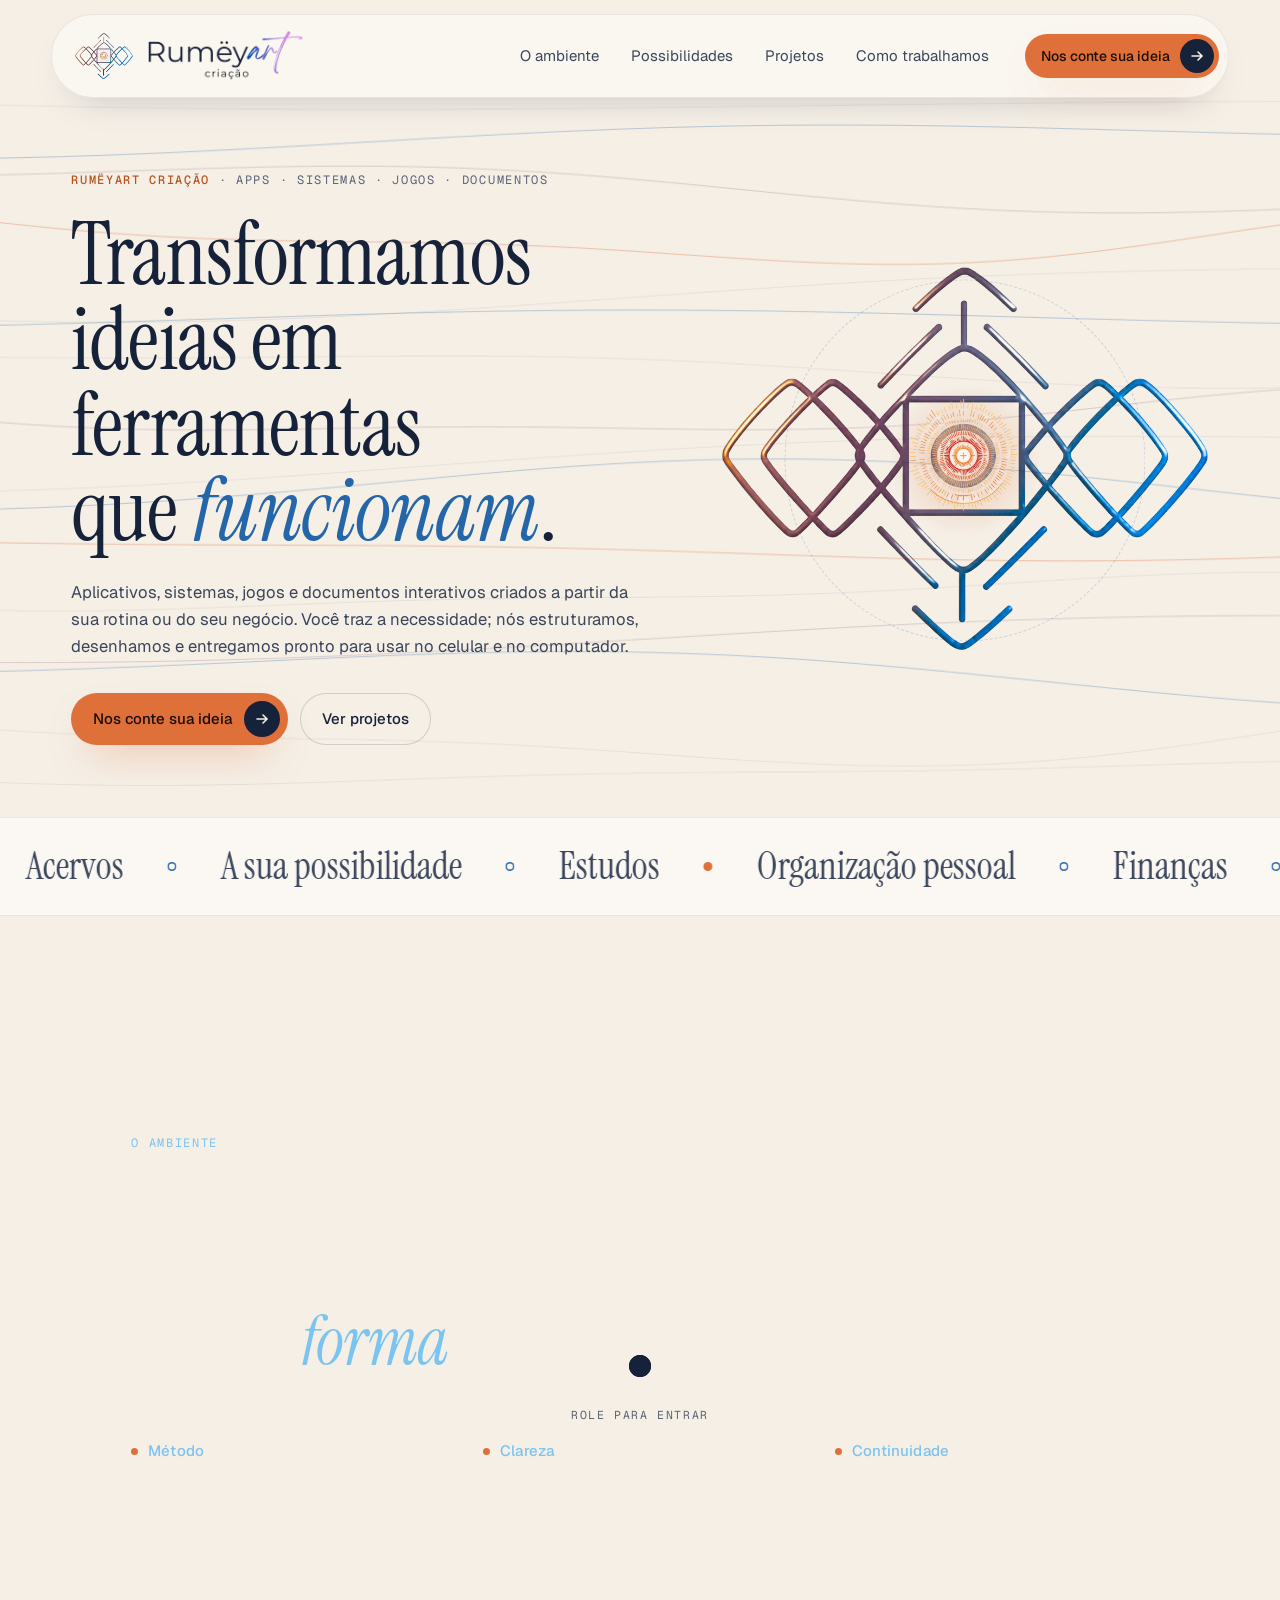
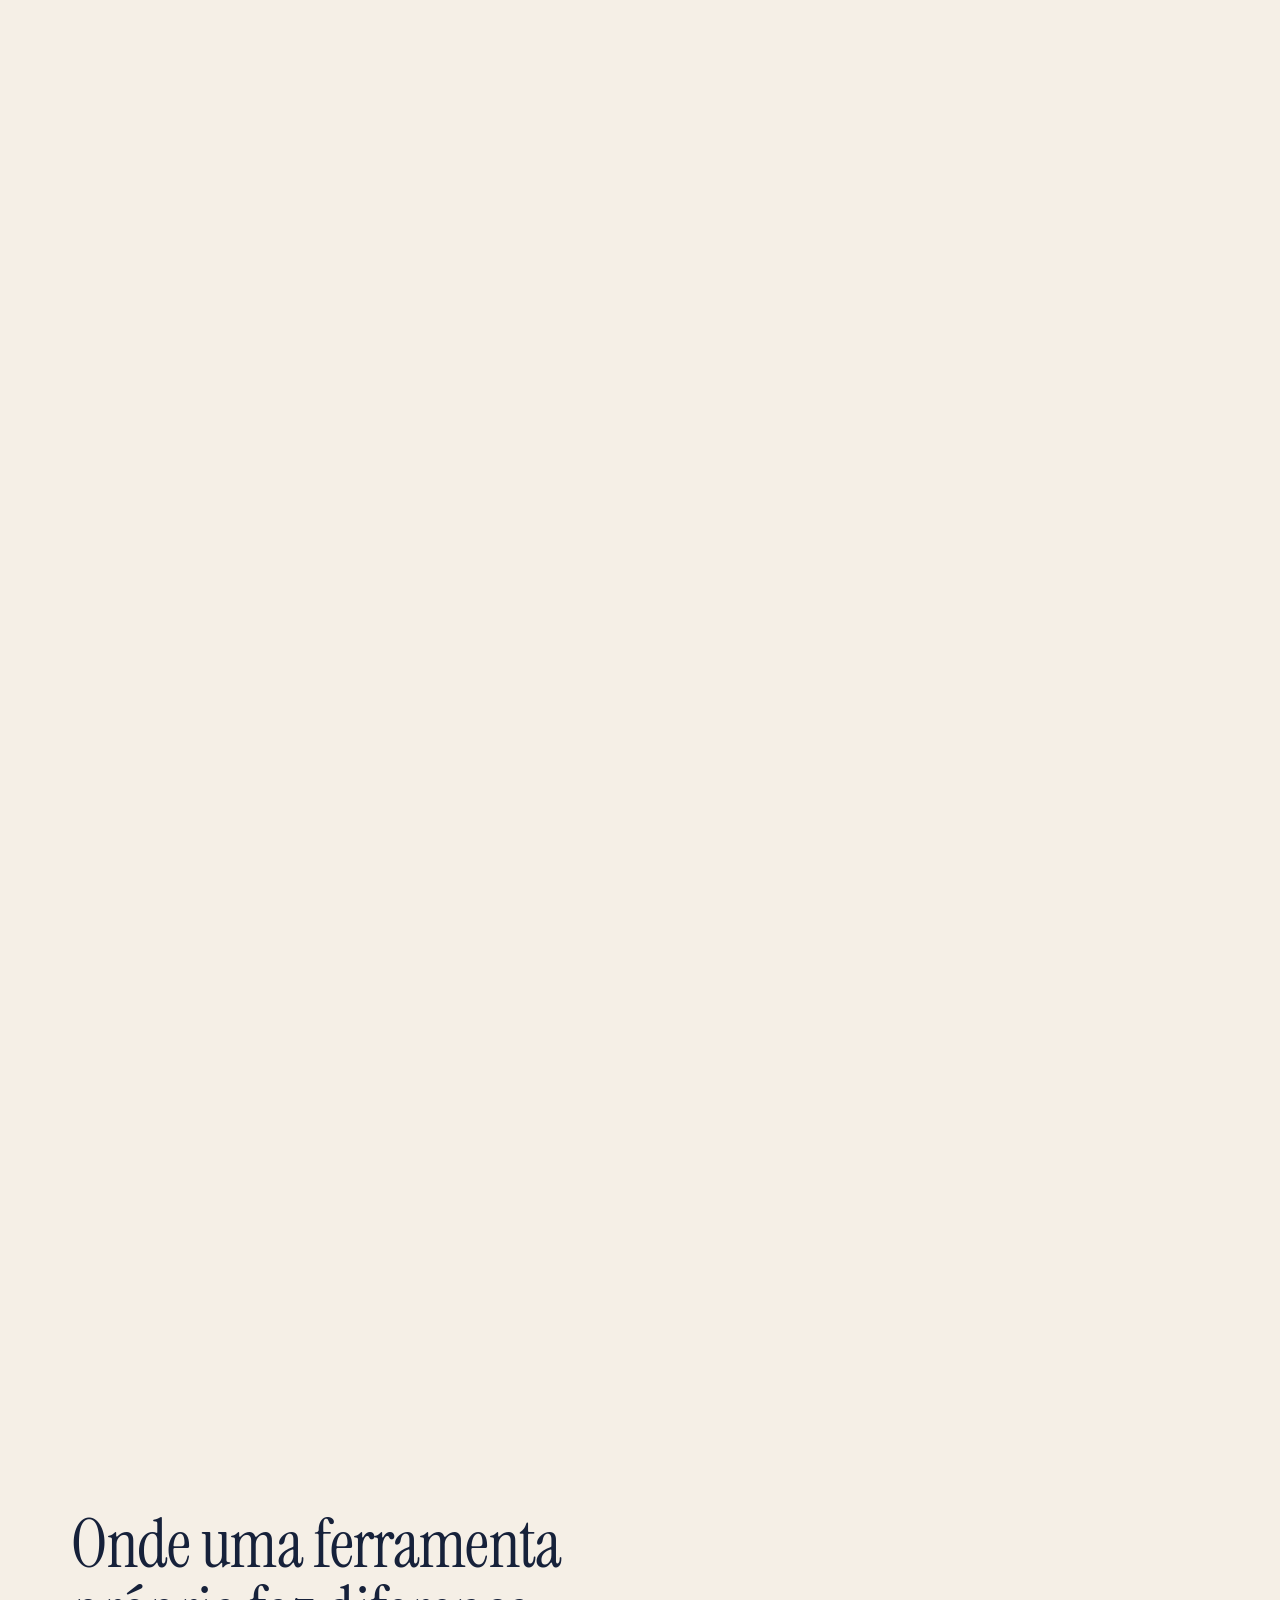
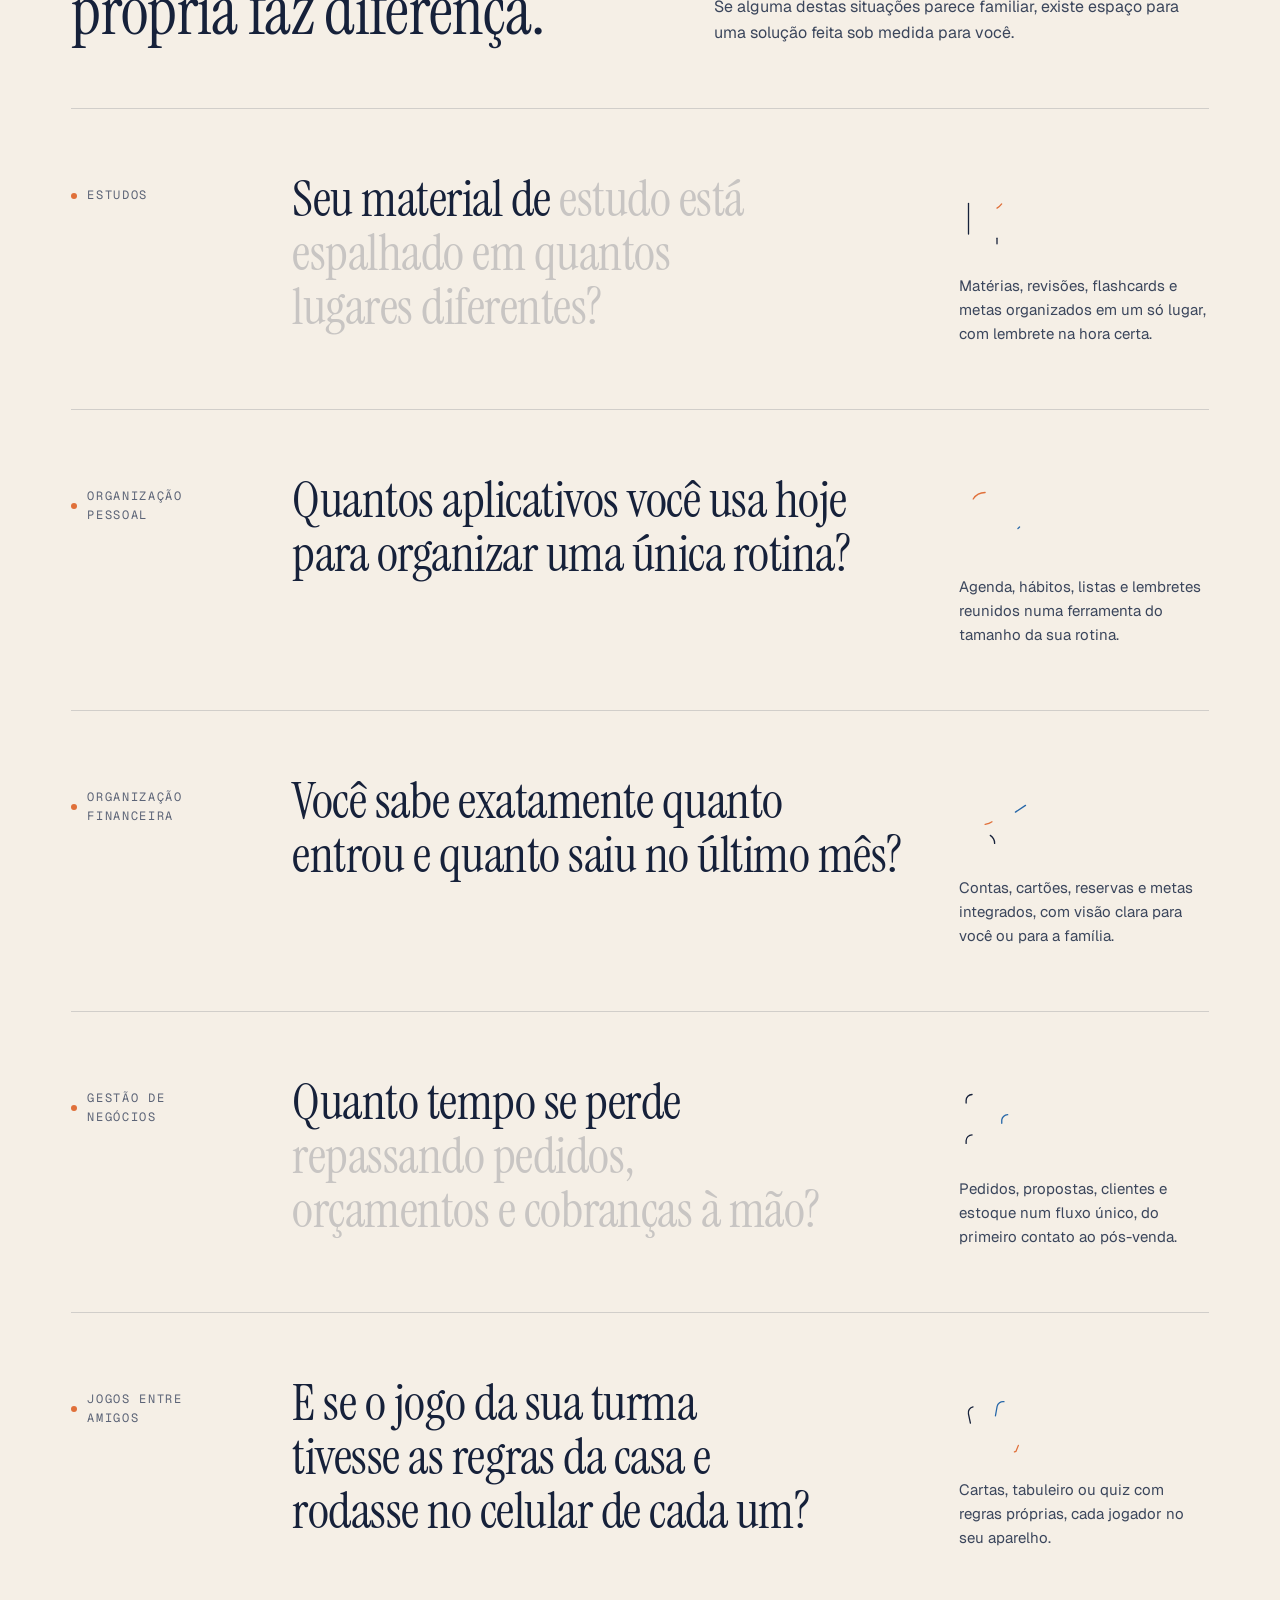
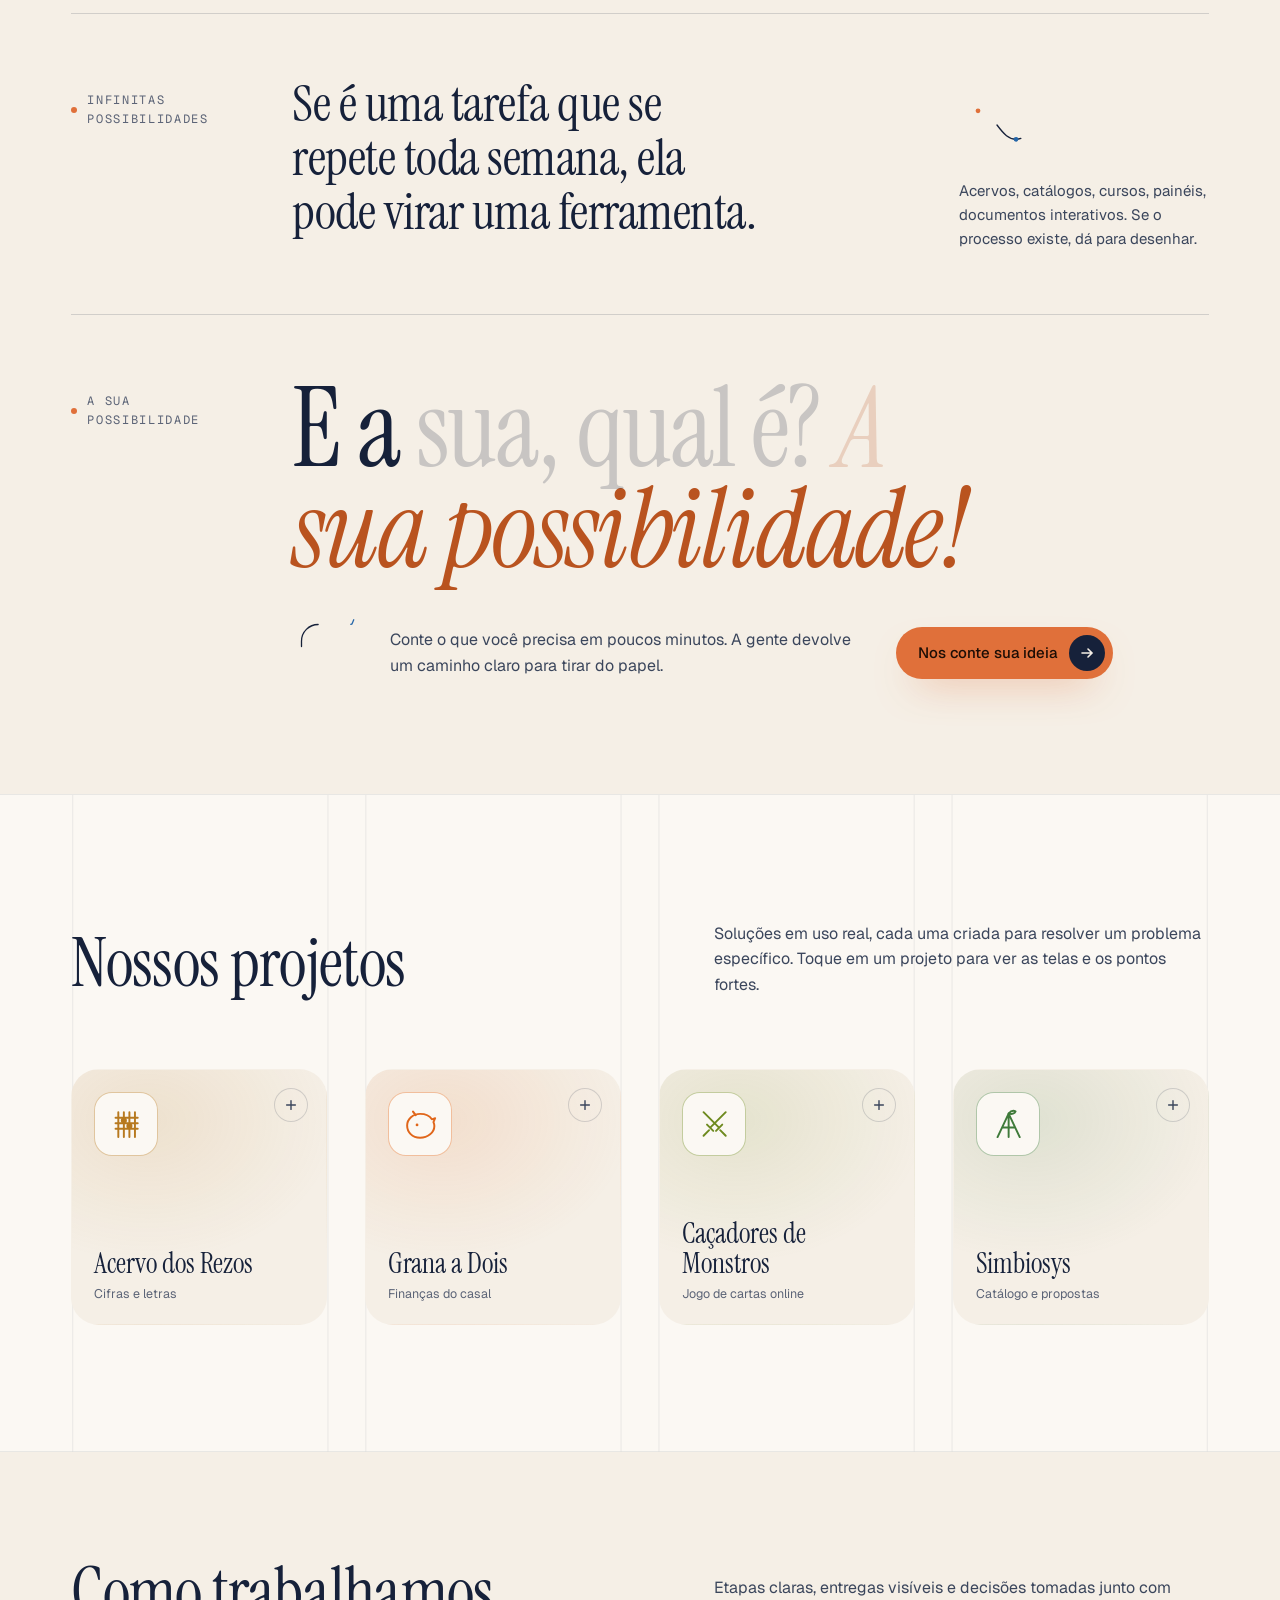
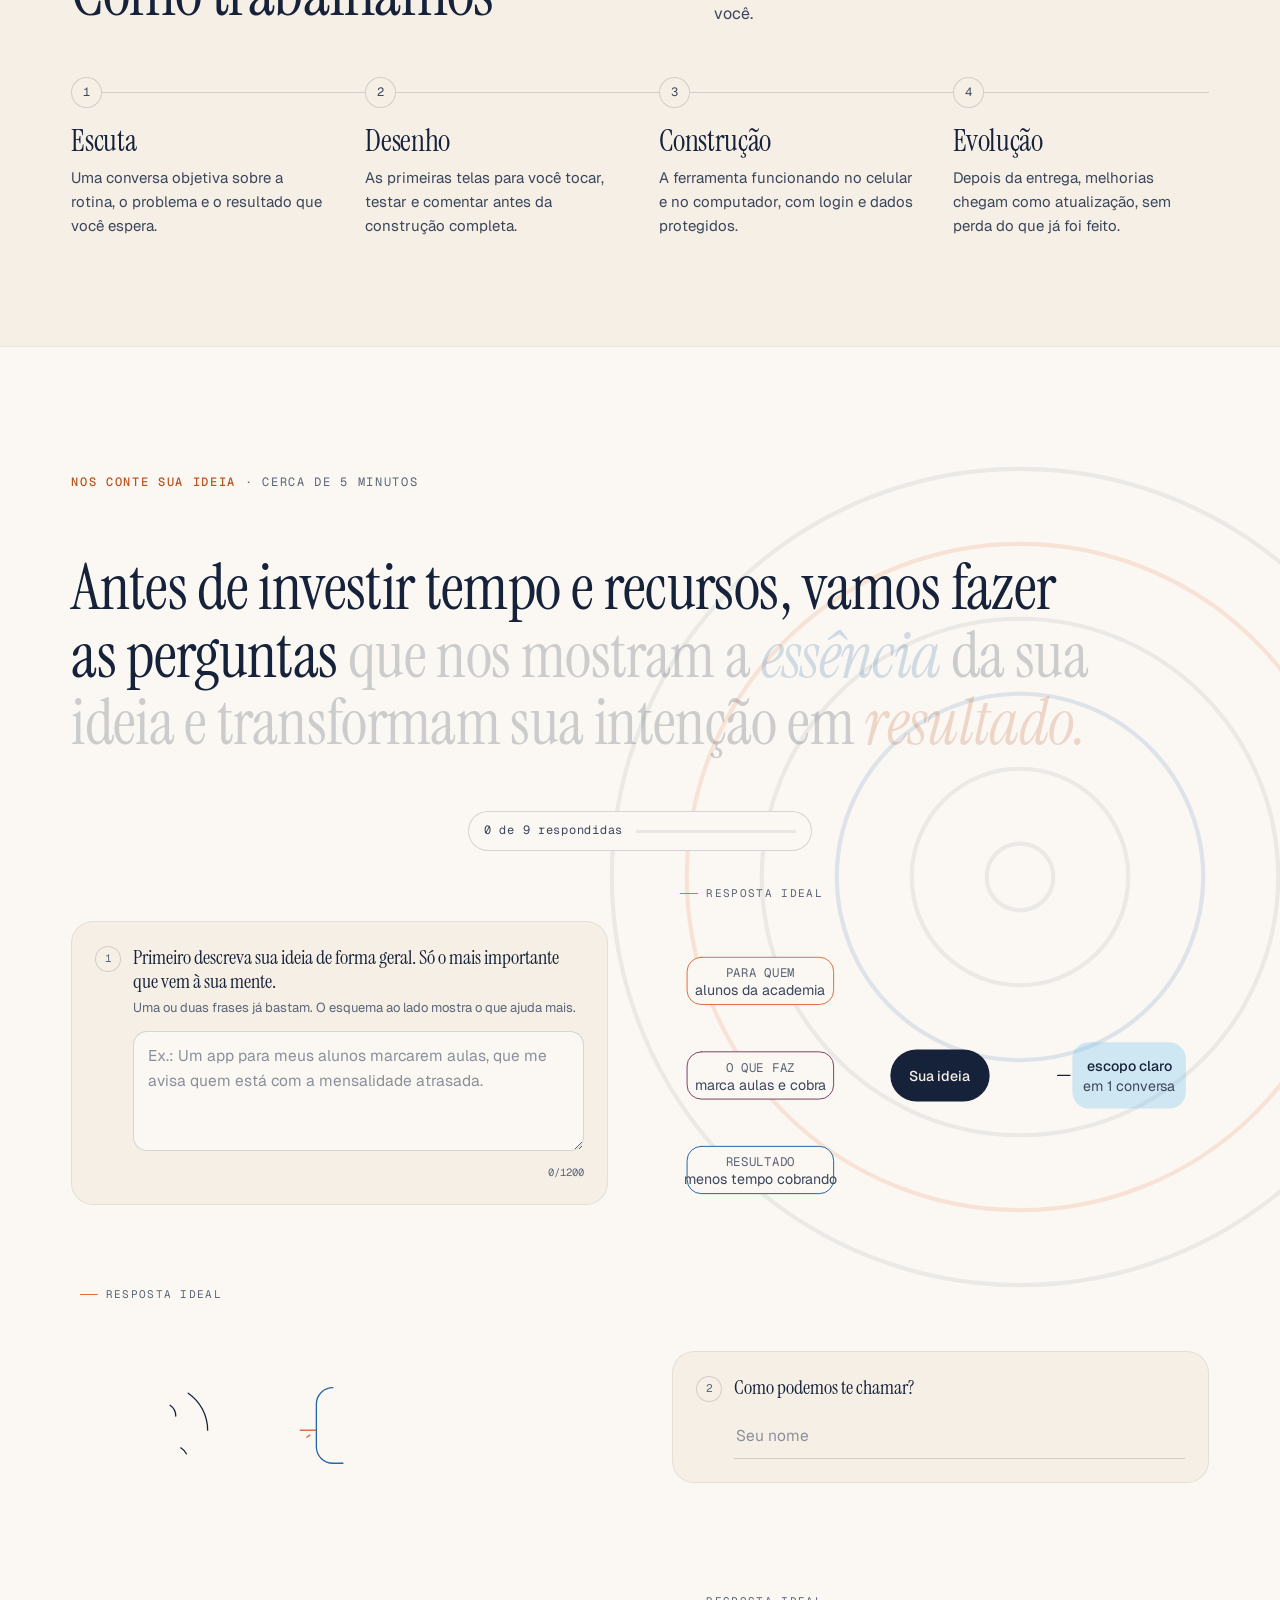
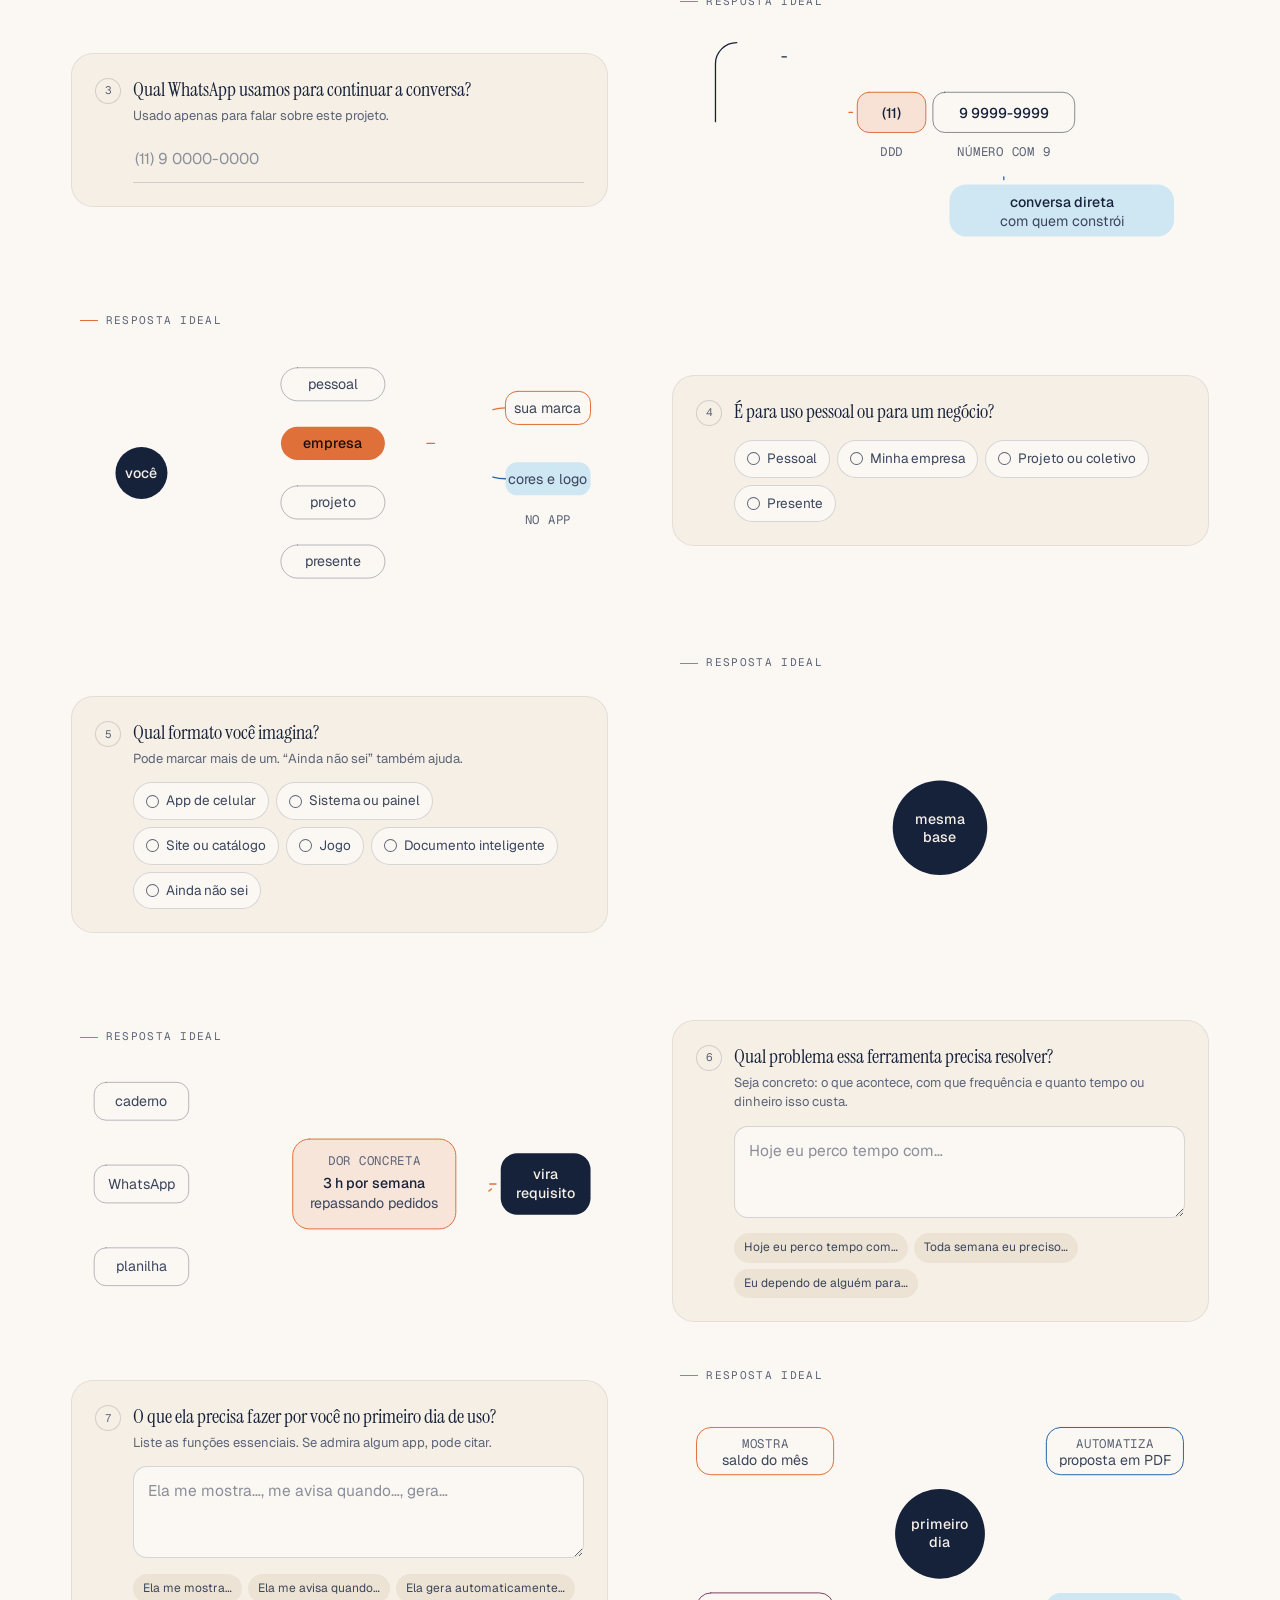
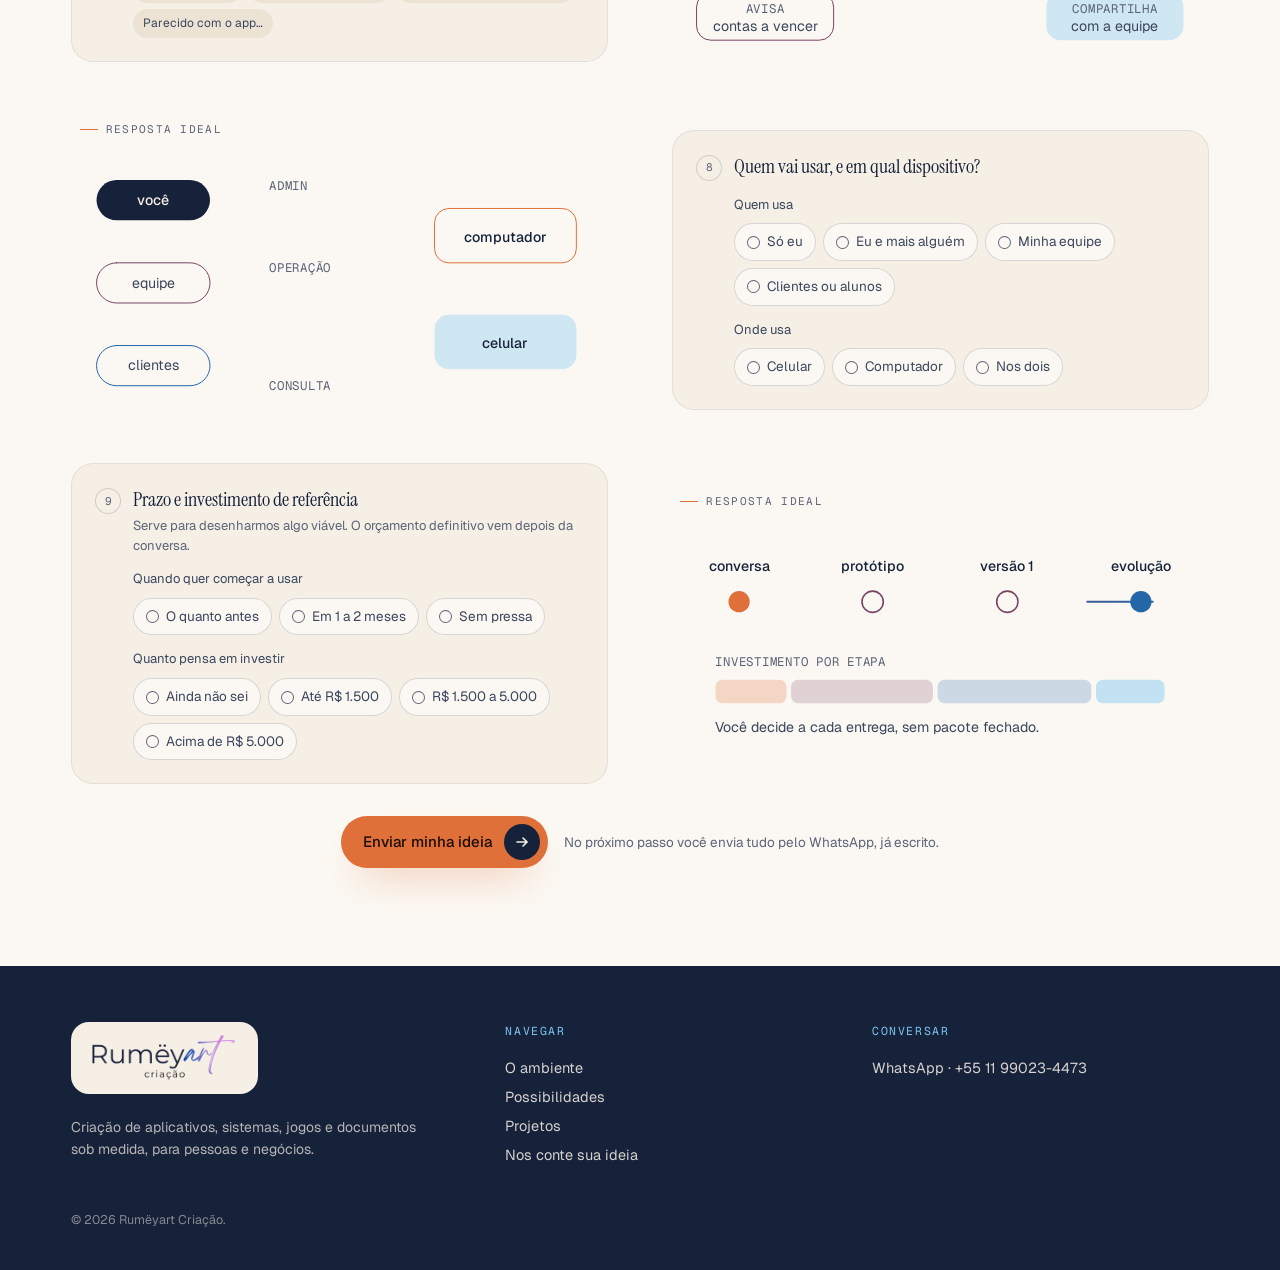
==== commit 70078f2f: "Add files via upload" ====
--- a/rumeyart-crm/site/index.html
+++ b/rumeyart-crm/site/index.html
@@ -1289,10 +1289,21 @@
 const CRM_URL='https://uotxnchfvrgpxwimmefd.supabase.co/rest/v1/rpc/rumeyart_novo_pedido';
 const CRM_KEY='sb_publishable_wopZQEqU4NERsq2wqCJMXQ_hg53O5VA';
 let ultimoEnvio='';
+/* de onde veio a visita (link da bio, anúncio…): guardado na primeira página vista e enviado junto com a ideia */
+const ORIGEM=(()=>{
+  const ch=['utm_source','utm_medium','utm_campaign','utm_content'];
+  try{
+    const u=new URLSearchParams(location.search), o={};
+    ch.forEach(k=>{const v=(u.get(k)||'').trim().slice(0,80); if(v) o[k.slice(4)]=v;});
+    if(Object.keys(o).length){o.em=new Date().toISOString(); sessionStorage.setItem('rmy-origem',JSON.stringify(o)); return o;}
+    return JSON.parse(sessionStorage.getItem('rmy-origem')||'null');
+  }catch(e){return null;}
+})();
 async function enviarCRM(){
   const st=$('#crmSt');
   const respostas={para:radio('para'),marca:$('#subMarca').classList.contains('show')?fMarca.value.trim():'',tipo:checks('tipo').join(', '),
     dor:F('dor').value.trim(),desejo:F('desejo').value.trim(),quem:radio('quem'),onde:radio('onde'),prazo:radio('prazo'),invest:radio('invest'),whats:fWhats.value.trim()};
+  if(ORIGEM) respostas.origem=ORIGEM;
   const corpo={p_nome:fNome.value.trim().replace(/\s+/g,' '),p_whatsapp:fWhats.value.trim(),p_ideia:fIdeia.value.trim(),p_respostas:respostas};
   const assinatura=JSON.stringify(corpo);
   if(assinatura===ultimoEnvio) return;
